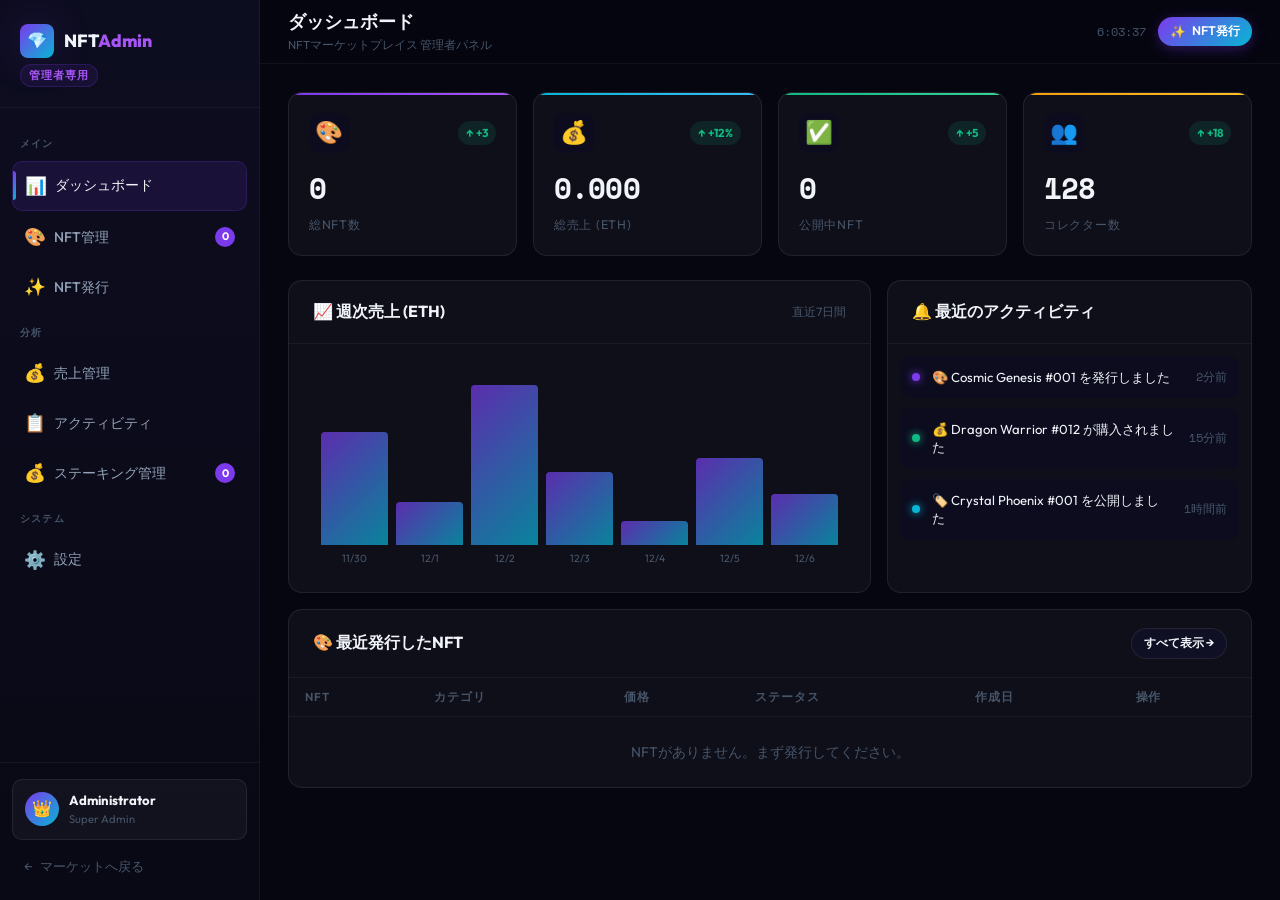
==== admin/index.html @ 7eb214dc "feat: NFT Marketplace with staking feature - User marketplace: wallet connect, NFT grid, purchase fl" ====
<!DOCTYPE html>
<html lang="ja">

<head>
    <meta charset="UTF-8" />
    <meta name="viewport" content="width=device-width, initial-scale=1.0" />
    <meta name="robots" content="noindex, nofollow" />
    <title>NFT Marketplace — 管理者パネル</title>
    <link rel="stylesheet" href="admin.css" />
    <style>
        .nft-bg-1 {
            background: linear-gradient(135deg, #1a1a2e, #16213e, #0f3460, #533483);
        }

        .nft-bg-2 {
            background: linear-gradient(135deg, #0f0c29, #302b63, #24243e);
        }

        .nft-bg-3 {
            background: linear-gradient(135deg, #1f1c2c, #928dab);
        }

        .nft-bg-4 {
            background: linear-gradient(135deg, #093028, #237a57);
        }

        .nft-bg-5 {
            background: linear-gradient(135deg, #3a1c71, #d76d77, #ffaf7b);
        }

        .nft-bg-6 {
            background: linear-gradient(135deg, #000428, #004e92);
        }

        .nft-bg-7 {
            background: linear-gradient(135deg, #2c3e50, #fd746c);
        }

        .nft-bg-8 {
            background: linear-gradient(135deg, #243b55, #141e30);
        }

        .nft-bg-9 {
            background: linear-gradient(135deg, #4a00e0, #8e2de2);
        }

        .nft-bg-10 {
            background: linear-gradient(135deg, #11998e, #38ef7d);
        }
    </style>
</head>

<body>
    <div class="admin-layout">

        <!-- ========================================
       SIDEBAR
  ======================================== -->
        <aside class="sidebar" id="sidebar">
            <div class="sidebar-header">
                <div class="sidebar-logo">
                    <div class="sidebar-logo-icon">💎</div>
                    <span>NFT<span style="color:var(--accent-purple-light)">Admin</span></span>
                </div>
                <div class="sidebar-badge">管理者専用</div>
            </div>

            <nav class="sidebar-nav" role="navigation" aria-label="管理者ナビゲーション">
                <div class="sidebar-section-label">メイン</div>
                <a class="sidebar-link active" id="nav-dashboard" onclick="showPage('dashboard')" role="button"
                    tabindex="0">
                    <span class="sidebar-link-icon">📊</span>
                    <span>ダッシュボード</span>
                </a>
                <a class="sidebar-link" id="nav-nfts" onclick="showPage('nfts')" role="button" tabindex="0">
                    <span class="sidebar-link-icon">🎨</span>
                    <span>NFT管理</span>
                    <span class="sidebar-badge-count" id="badgeNFTs">0</span>
                </a>
                <a class="sidebar-link" id="nav-mint" onclick="showPage('mint')" role="button" tabindex="0">
                    <span class="sidebar-link-icon">✨</span>
                    <span>NFT発行</span>
                </a>

                <div class="sidebar-section-label">分析</div>
                <a class="sidebar-link" id="nav-sales" onclick="showPage('sales')" role="button" tabindex="0">
                    <span class="sidebar-link-icon">💰</span>
                    <span>売上管理</span>
                </a>
                <a class="sidebar-link" id="nav-activity" onclick="showPage('activity')" role="button" tabindex="0">
                    <span class="sidebar-link-icon">📋</span>
                    <span>アクティビティ</span>
                </a>
                <a class="sidebar-link" id="nav-staking" onclick="showPage('staking')" role="button" tabindex="0">
                    <span class="sidebar-link-icon">💰</span>
                    <span>ステーキング管理</span>
                    <span class="sidebar-badge-count" id="badgeStakingCount">0</span>
                </a>

                <div class="sidebar-section-label">システム</div>
                <a class="sidebar-link" id="nav-settings" onclick="showPage('settings')" role="button" tabindex="0">
                    <span class="sidebar-link-icon">⚙️</span>
                    <span>設定</span>
                </a>
            </nav>

            <div class="sidebar-footer">
                <div class="sidebar-admin-info">
                    <div class="admin-avatar">👑</div>
                    <div>
                        <div class="admin-name">Administrator</div>
                        <div class="admin-role">Super Admin</div>
                    </div>
                </div>
                <a href="../index.html" class="back-to-market">
                    <span>←</span> マーケットへ戻る
                </a>
            </div>
        </aside>

        <!-- ========================================
       MAIN CONTENT
  ======================================== -->
        <main class="admin-main">

            <!-- TOPBAR -->
            <div class="topbar">
                <div class="topbar-left">
                    <div class="topbar-title" id="topbarTitle">ダッシュボード</div>
                    <div class="topbar-subtitle" id="topbarSub">NFTマーケットプレイス 管理者パネル</div>
                </div>
                <div class="topbar-right">
                    <span class="topbar-time" id="topbarTime">--:--:--</span>
                    <button class="btn btn-primary btn-sm" onclick="showPage('mint')">
                        <span>✨</span> NFT発行
                    </button>
                </div>
            </div>

            <div class="admin-content">

                <!-- ====================================
           PAGE: DASHBOARD
      ==================================== -->
                <div class="admin-page active" id="page-dashboard">

                    <!-- Stats -->
                    <div class="stats-row">
                        <div class="stat-card purple">
                            <div class="stat-card-header">
                                <div class="stat-icon">🎨</div>
                                <span class="stat-trend up" id="trendNFTs">↑ +3</span>
                            </div>
                            <div class="stat-value" id="statTotalNFTs">0</div>
                            <div class="stat-label">総NFT数</div>
                        </div>
                        <div class="stat-card cyan">
                            <div class="stat-card-header">
                                <div class="stat-icon">💰</div>
                                <span class="stat-trend up">↑ +12%</span>
                            </div>
                            <div class="stat-value" id="statTotalSales">0.00</div>
                            <div class="stat-label">総売上 (ETH)</div>
                        </div>
                        <div class="stat-card green">
                            <div class="stat-card-header">
                                <div class="stat-icon">✅</div>
                                <span class="stat-trend up">↑ +5</span>
                            </div>
                            <div class="stat-value" id="statPublished">0</div>
                            <div class="stat-label">公開中NFT</div>
                        </div>
                        <div class="stat-card gold">
                            <div class="stat-card-header">
                                <div class="stat-icon">👥</div>
                                <span class="stat-trend up">↑ +18</span>
                            </div>
                            <div class="stat-value" id="statBuyers">128</div>
                            <div class="stat-label">コレクター数</div>
                        </div>
                    </div>

                    <!-- Charts + Activity -->
                    <div style="display:grid; grid-template-columns:1.6fr 1fr; gap:16px; margin-bottom:16px;">

                        <!-- Sales Chart -->
                        <div class="admin-card">
                            <div class="admin-card-header">
                                <div class="admin-card-title">📈 週次売上 (ETH)</div>
                                <div style="font-size:0.75rem; color:var(--text-muted);">直近7日間</div>
                            </div>
                            <div class="admin-card-body">
                                <div class="chart-container" id="salesChart"></div>
                            </div>
                        </div>

                        <!-- Recent Activity -->
                        <div class="admin-card">
                            <div class="admin-card-header">
                                <div class="admin-card-title">🔔 最近のアクティビティ</div>
                            </div>
                            <div class="admin-card-body" style="padding:12px;">
                                <div class="activity-feed" id="dashActivity"></div>
                            </div>
                        </div>
                    </div>

                    <!-- Recent NFTs Table -->
                    <div class="admin-card">
                        <div class="admin-card-header">
                            <div class="admin-card-title">🎨 最近発行したNFT</div>
                            <button class="btn btn-secondary btn-sm" onclick="showPage('nfts')">すべて表示 →</button>
                        </div>
                        <div class="admin-card-body" style="padding:0;">
                            <div class="nft-table-wrap">
                                <table class="nft-table" id="dashNFTTable">
                                    <thead>
                                        <tr>
                                            <th>NFT</th>
                                            <th>カテゴリ</th>
                                            <th>価格</th>
                                            <th>ステータス</th>
                                            <th>作成日</th>
                                            <th>操作</th>
                                        </tr>
                                    </thead>
                                    <tbody id="dashNFTTableBody"></tbody>
                                </table>
                            </div>
                        </div>
                    </div>
                </div><!-- /dashboard -->

                <!-- ====================================
           PAGE: NFT MANAGEMENT
      ==================================== -->
                <div class="admin-page" id="page-nfts">

                    <div
                        style="display:flex; align-items:center; justify-content:space-between; margin-bottom:20px; gap:12px; flex-wrap:wrap;">
                        <div style="display:flex; align-items:center; gap:10px;">
                            <input type="text" id="nftSearchInput" class="form-input" style="width:220px;"
                                placeholder="🔍 NFTを検索..." oninput="filterNFTTable()" />
                            <select class="form-select" style="width:160px;" id="nftStatusFilter"
                                onchange="filterNFTTable()">
                                <option value="all">すべてのステータス</option>
                                <option value="published">公開中</option>
                                <option value="draft">下書き</option>
                                <option value="archived">アーカイブ</option>
                            </select>
                        </div>
                        <button class="btn btn-primary" onclick="showPage('mint')">
                            <span>✨</span> 新規NFT発行
                        </button>
                    </div>

                    <div class="admin-card">
                        <div class="admin-card-body" style="padding:0;">
                            <div class="nft-table-wrap">
                                <table class="nft-table" id="managementTable">
                                    <thead>
                                        <tr>
                                            <th>NFT</th>
                                            <th>カテゴリ</th>
                                            <th>レアリティ</th>
                                            <th>価格 (ETH)</th>
                                            <th>ステータス</th>
                                            <th>作成日</th>
                                            <th>操作</th>
                                        </tr>
                                    </thead>
                                    <tbody id="nftTableBody"></tbody>
                                </table>
                            </div>
                        </div>
                    </div>
                </div><!-- /nfts -->

                <!-- ====================================
           PAGE: MINT NFT
      ==================================== -->
                <div class="admin-page" id="page-mint">
                    <div style="max-width:700px; margin:0 auto;">

                        <div style="margin-bottom:24px;">
                            <h2 style="font-size:1.4rem; font-weight:800; margin-bottom:6px;">✨ 新規NFT発行</h2>
                            <p style="font-size:0.875rem; color:var(--text-muted);">
                                NFTの詳細を入力して発行してください。発行後はマーケットプレイスに表示されます。</p>
                        </div>

                        <div class="admin-card">
                            <div class="admin-card-body">
                                <form id="mintForm" onsubmit="submitMint(event)" novalidate>

                                    <!-- NFT Name -->
                                    <div class="form-group">
                                        <label class="form-label" for="mintName">NFT名 <span
                                                class="required">*</span></label>
                                        <input type="text" id="mintName" class="form-input"
                                            placeholder="例: Cosmic Genesis #001" maxlength="80" required />
                                        <div class="form-error" id="errName">NFT名を入力してください</div>
                                    </div>

                                    <!-- Emoji & Gradient -->
                                    <div class="form-row">
                                        <div class="form-group">
                                            <label class="form-label">絵文字アイコン <span class="required">*</span></label>
                                            <button type="button" class="emoji-picker-btn" id="emojiPickerBtn"
                                                onclick="toggleEmojiPicker()">
                                                <span class="emoji-preview" id="selectedEmojiPreview">🎨</span>
                                                <span style="color:var(--text-secondary);">絵文字を選択</span>
                                            </button>
                                            <div id="emojiPickerPanel" class="admin-card"
                                                style="margin-top:8px; display:none;">
                                                <div class="emoji-grid" id="emojiGrid"></div>
                                            </div>
                                            <input type="hidden" id="mintEmoji" value="🎨" />
                                        </div>

                                        <div class="form-group">
                                            <label class="form-label">背景グラデーション <span class="required">*</span></label>
                                            <div class="gradient-picker" id="gradientPicker"></div>
                                            <input type="hidden" id="mintBgClass" value="nft-bg-1" />
                                        </div>
                                    </div>

                                    <!-- Category & Rarity -->
                                    <div class="form-row">
                                        <div class="form-group">
                                            <label class="form-label" for="mintCategory">カテゴリ <span
                                                    class="required">*</span></label>
                                            <select id="mintCategory" class="form-select" required>
                                                <option value="">選択してください</option>
                                                <option value="art">🖼️ アート</option>
                                                <option value="collectible">🏆 コレクタブル</option>
                                                <option value="music">🎵 ミュージック</option>
                                                <option value="gaming">🎮 ゲーミング</option>
                                            </select>
                                            <div class="form-error" id="errCategory">カテゴリを選択してください</div>
                                        </div>
                                        <div class="form-group">
                                            <label class="form-label" for="mintRarity">レアリティ <span
                                                    class="required">*</span></label>
                                            <select id="mintRarity" class="form-select" required>
                                                <option value="">選択してください</option>
                                                <option value="Common">Common</option>
                                                <option value="Uncommon">Uncommon</option>
                                                <option value="Rare">Rare</option>
                                                <option value="Epic">Epic</option>
                                                <option value="Legendary">Legendary</option>
                                                <option value="Mythic">Mythic</option>
                                            </select>
                                            <div class="form-error" id="errRarity">レアリティを選択してください</div>
                                        </div>
                                    </div>

                                    <!-- Price & Edition -->
                                    <div class="form-row">
                                        <div class="form-group">
                                            <label class="form-label" for="mintPrice">価格 (ETH) <span
                                                    class="required">*</span></label>
                                            <input type="number" id="mintPrice" class="form-input" placeholder="例: 0.5"
                                                min="0.001" max="100" step="0.001" required />
                                            <div class="form-hint" id="mintPriceJPY" style="color:var(--accent-cyan);">≈
                                                ¥ 0</div>
                                            <div class="form-error" id="errPrice">有効な価格を入力してください</div>
                                        </div>
                                        <div class="form-group">
                                            <label class="form-label" for="mintEdition">エディション</label>
                                            <input type="text" id="mintEdition" class="form-input"
                                                placeholder="例: #001 / 100" />
                                            <div class="form-hint">省略可 (例: #001 / 001)</div>
                                        </div>
                                    </div>

                                    <!-- Description -->
                                    <div class="form-group">
                                        <label class="form-label" for="mintDescription">説明 <span
                                                class="required">*</span></label>
                                        <textarea id="mintDescription" class="form-textarea" rows="3"
                                            placeholder="NFTの説明を入力してください..." required></textarea>
                                        <div class="form-error" id="errDescription">説明を入力してください</div>
                                    </div>

                                    <!-- Extra Properties -->
                                    <div class="form-group">
                                        <label class="form-label">追加プロパティ</label>
                                        <div id="propertiesList" style="display:flex; flex-direction:column; gap:8px;">
                                        </div>
                                        <button type="button" class="btn btn-secondary btn-sm" style="margin-top:8px;"
                                            onclick="addProperty()">
                                            <span>＋</span> プロパティを追加
                                        </button>
                                    </div>

                                    <!-- Featured toggle -->
                                    <div class="form-group">
                                        <div class="setting-row"
                                            style="border:1px solid var(--border-card); border-radius:var(--radius-md); padding:12px 16px;">
                                            <div class="setting-info">
                                                <div class="setting-name">⭐ Featured（注目）に設定</div>
                                                <div class="setting-desc">ヒーローセクションに表示されます</div>
                                            </div>
                                            <label class="toggle">
                                                <input type="checkbox" id="mintFeatured" />
                                                <span class="toggle-track"></span>
                                            </label>
                                        </div>
                                    </div>

                                    <!-- Status -->
                                    <div class="form-group">
                                        <label class="form-label" for="mintStatus">公開ステータス</label>
                                        <select id="mintStatus" class="form-select">
                                            <option value="published">✅ 公開 (マーケットに表示)</option>
                                            <option value="draft">📝 下書き (非公開)</option>
                                        </select>
                                    </div>

                                    <!-- Preview -->
                                    <div class="admin-card" style="margin-bottom:20px; background:var(--bg-secondary);">
                                        <div class="admin-card-header" style="padding:12px 16px;">
                                            <div class="admin-card-title" style="font-size:0.875rem;">👁️ プレビュー</div>
                                        </div>
                                        <div style="padding:16px; display:flex; align-items:center; gap:16px;">
                                            <div id="previewThumb" class="nft-bg-1"
                                                style="width:64px;height:64px;border-radius:12px;display:flex;align-items:center;justify-content:center;font-size:2rem;flex-shrink:0;">
                                                🎨</div>
                                            <div>
                                                <div id="previewName" style="font-weight:700; margin-bottom:4px;">
                                                    NFT名が表示されます</div>
                                                <div style="font-size:0.78rem; color:var(--text-muted);"
                                                    id="previewCategory">カテゴリ —</div>
                                                <div style="font-size:0.9rem; font-weight:800; margin-top:4px;"
                                                    id="previewPrice">— ETH</div>
                                            </div>
                                        </div>
                                    </div>

                                    <!-- Submit -->
                                    <div style="display:flex; gap:12px; justify-content:flex-end;">
                                        <button type="button" class="btn btn-secondary"
                                            onclick="resetMintForm()">リセット</button>
                                        <button type="submit" class="btn btn-primary" id="mintSubmitBtn">
                                            <span id="mintSubmitIcon">✨</span>
                                            <span id="mintSubmitText">NFTを発行する</span>
                                        </button>
                                    </div>
                                </form>
                            </div>
                        </div>
                    </div>
                </div><!-- /mint -->

                <!-- ====================================
           PAGE: SALES
      ==================================== -->
                <div class="admin-page" id="page-sales">
                    <div class="stats-row" style="margin-bottom:20px;">
                        <div class="stat-card cyan">
                            <div class="stat-card-header">
                                <div class="stat-icon">💰</div>
                            </div>
                            <div class="stat-value" id="salesTotalEth">0.00</div>
                            <div class="stat-label">総売上 ETH</div>
                        </div>
                        <div class="stat-card gold">
                            <div class="stat-card-header">
                                <div class="stat-icon">¥</div>
                            </div>
                            <div class="stat-value" id="salesTotalJpy">0</div>
                            <div class="stat-label">総売上 (万円)</div>
                        </div>
                        <div class="stat-card green">
                            <div class="stat-card-header">
                                <div class="stat-icon">📦</div>
                            </div>
                            <div class="stat-value" id="salesCount">0</div>
                            <div class="stat-label">販売件数</div>
                        </div>
                        <div class="stat-card purple">
                            <div class="stat-card-header">
                                <div class="stat-icon">📈</div>
                            </div>
                            <div class="stat-value" id="salesAvg">0.00</div>
                            <div class="stat-label">平均単価 ETH</div>
                        </div>
                    </div>

                    <div class="admin-card">
                        <div class="admin-card-header">
                            <div class="admin-card-title">💳 取引履歴</div>
                        </div>
                        <div class="admin-card-body" style="padding:0;">
                            <table class="nft-table">
                                <thead>
                                    <tr>
                                        <th>NFT</th>
                                        <th>購入者</th>
                                        <th>価格 (ETH)</th>
                                        <th>円換算</th>
                                        <th>取引日時</th>
                                        <th>TX Hash</th>
                                    </tr>
                                </thead>
                                <tbody id="salesTableBody"></tbody>
                            </table>
                        </div>
                    </div>
                </div><!-- /sales -->

                <!-- ====================================
           PAGE: ACTIVITY
      ==================================== -->
                <div class="admin-page" id="page-activity">
                    <div class="admin-card">
                        <div class="admin-card-header">
                            <div class="admin-card-title">📋 全アクティビティログ</div>
                            <button class="btn btn-danger btn-sm" onclick="clearActivity()">ログをクリア</button>
                        </div>
                        <div class="admin-card-body" id="adminActivityFeed" style="padding:12px;"></div>
                    </div>
                </div><!-- /activity -->

                <!-- ====================================
           PAGE: SETTINGS
      ==================================== -->
                <div class="admin-page" id="page-settings">
                    <div style="max-width:680px;">
                        <div class="admin-card mb-md">
                            <div class="admin-card-header">
                                <div class="admin-card-title">🌐 マーケット設定</div>
                            </div>
                            <div class="admin-card-body">
                                <div class="setting-row">
                                    <div class="setting-info">
                                        <div class="setting-name">マーケットプレイスを公開</div>
                                        <div class="setting-desc">OFFにするとユーザーはトップページにアクセスできません</div>
                                    </div>
                                    <label class="toggle">
                                        <input type="checkbox" id="toggleMarket" checked
                                            onchange="saveSetting('market', this.checked)" />
                                        <span class="toggle-track"></span>
                                    </label>
                                </div>
                                <div class="setting-row">
                                    <div class="setting-info">
                                        <div class="setting-name">新規購入を許可</div>
                                        <div class="setting-desc">OFFにすると購入ボタンが無効になります</div>
                                    </div>
                                    <label class="toggle">
                                        <input type="checkbox" id="togglePurchase" checked
                                            onchange="saveSetting('purchase', this.checked)" />
                                        <span class="toggle-track"></span>
                                    </label>
                                </div>
                                <div class="setting-row">
                                    <div class="setting-info">
                                        <div class="setting-name">おすすめ表示（Featured）</div>
                                        <div class="setting-desc">ヒーローセクションに Featured NFT を表示</div>
                                    </div>
                                    <label class="toggle">
                                        <input type="checkbox" id="toggleFeatured" checked
                                            onchange="saveSetting('featured', this.checked)" />
                                        <span class="toggle-track"></span>
                                    </label>
                                </div>
                            </div>
                        </div>

                        <div class="admin-card mb-md">
                            <div class="admin-card-header">
                                <div class="admin-card-title">💱 レート設定</div>
                            </div>
                            <div class="admin-card-body">
                                <div class="form-group">
                                    <label class="form-label" for="ethRate">1 ETH = 円 (表示用レート)</label>
                                    <input type="number" id="ethRate" class="form-input" style="max-width:200px;"
                                        value="400000" min="1" onchange="saveSetting('ethRate', this.value)" />
                                    <div class="form-hint">デモ用の表示レートです。実際の価格とは異なります。</div>
                                </div>
                            </div>
                        </div>

                        <div class="admin-card">
                            <div class="admin-card-header">
                                <div class="admin-card-title">🗑️ データ管理</div>
                            </div>
                            <div class="admin-card-body">
                                <div class="setting-row">
                                    <div class="setting-info">
                                        <div class="setting-name">全NFTデータをリセット</div>
                                        <div class="setting-desc">管理者が発行したNFTをすべて削除します（デフォルトNFTは残ります）</div>
                                    </div>
                                    <button class="btn btn-danger btn-sm" onclick="resetAllNFTs()">リセット</button>
                                </div>
                                <div class="setting-row">
                                    <div class="setting-info">
                                        <div class="setting-name">購入履歴をクリア</div>
                                        <div class="setting-desc">ユーザーの購入・所有データをすべてクリアします</div>
                                    </div>
                                    <button class="btn btn-warning btn-sm" onclick="clearPurchaseData()">クリア</button>
                                </div>
                            </div>
                        </div>
                    </div>
                </div><!-- /settings -->

                <!-- ====================================
           PAGE: STAKING MANAGEMENT
      ==================================== -->
                <div class="admin-page" id="page-staking">

                    <!-- Stats -->
                    <div class="stats-row" style="margin-bottom:20px;">
                        <div class="stat-card cyan">
                            <div class="stat-card-header">
                                <div class="stat-icon">🔒</div>
                            </div>
                            <div class="stat-value" id="aStkTVL">0.000</div>
                            <div class="stat-label">TVL (ETH)</div>
                        </div>
                        <div class="stat-card green">
                            <div class="stat-card-header">
                                <div class="stat-icon">💵</div>
                            </div>
                            <div class="stat-value" id="aStkRewards">0</div>
                            <div class="stat-label">配布予定 USDT</div>
                        </div>
                        <div class="stat-card purple">
                            <div class="stat-card-header">
                                <div class="stat-icon">📊</div>
                            </div>
                            <div class="stat-value" id="aStkCount">0</div>
                            <div class="stat-label">総ステーク数</div>
                        </div>
                        <div class="stat-card gold">
                            <div class="stat-card-header">
                                <div class="stat-icon">👤</div>
                            </div>
                            <div class="stat-value" id="aStkStakers">0</div>
                            <div class="stat-label">ステーカー数</div>
                        </div>
                    </div>

                    <div style="display:grid; grid-template-columns:1fr 1fr; gap:16px; margin-bottom:20px;">

                        <!-- APR Tier Config -->
                        <div class="admin-card">
                            <div class="admin-card-header">
                                <div class="admin-card-title">📈 APRプラン設定</div>
                                <button class="btn btn-primary btn-sm" onclick="saveStakingConfig()">💾 保存</button>
                            </div>
                            <div class="admin-card-body">
                                <table class="nft-table">
                                    <thead>
                                        <tr>
                                            <th>APR</th>
                                            <th>名称</th>
                                            <th>最小額 (ETH)</th>
                                            <th>有効</th>
                                        </tr>
                                    </thead>
                                    <tbody id="aprConfigTable"></tbody>
                                </table>
                            </div>
                        </div>

                        <!-- Period Config -->
                        <div class="admin-card">
                            <div class="admin-card-header">
                                <div class="admin-card-title">⏳ 期間設定</div>
                                <button class="btn btn-primary btn-sm" onclick="saveStakingConfig()">💾 保存</button>
                            </div>
                            <div class="admin-card-body">
                                <table class="nft-table">
                                    <thead>
                                        <tr>
                                            <th>期間</th>
                                            <th>月数</th>
                                            <th>有効</th>
                                        </tr>
                                    </thead>
                                    <tbody id="periodConfigTable"></tbody>
                                </table>
                                <div
                                    style="margin-top:16px; padding-top:16px; border-top:1px solid var(--border-card);">
                                    <div class="form-group">
                                        <label class="form-label" for="adminEthUsdt">ETH/USDT レート (デモ)</label>
                                        <input type="number" id="adminEthUsdt" class="form-input"
                                            style="max-width:150px;" value="3000" min="1" />
                                    </div>
                                </div>
                            </div>
                        </div>
                    </div>

                    <!-- All Stakes Table -->
                    <div class="admin-card">
                        <div class="admin-card-header">
                            <div class="admin-card-title">📋 全ステーキング一覧</div>
                            <button class="btn btn-secondary btn-sm" onclick="renderAdminStakes()">🔄 更新</button>
                        </div>
                        <div class="admin-card-body" style="padding:0;">
                            <div class="nft-table-wrap">
                                <table class="nft-table">
                                    <thead>
                                        <tr>
                                            <th>ウォレット</th>
                                            <th>APR</th>
                                            <th>期間</th>
                                            <th>元本 ETH</th>
                                            <th>報酬 USDT</th>
                                            <th>総受取 USDT</th>
                                            <th>ステータス</th>
                                            <th>満期日</th>
                                        </tr>
                                    </thead>
                                    <tbody id="adminStakesTable"></tbody>
                                </table>
                            </div>
                        </div>
                    </div>

                </div><!-- /staking -->

            </div><!-- /admin-content -->
        </main><!-- /admin-main -->
    </div><!-- /admin-layout -->

    <!-- ========================================
     EDIT NFT MODAL
======================================== -->
    <div class="modal-overlay" id="editModal" onclick="closeEditModal(event)">
        <div class="admin-modal">
            <div class="admin-modal-header">
                <div class="admin-modal-title">✏️ NFT編集</div>
                <button class="modal-close-btn" onclick="closeEditModal()" aria-label="閉じる">✕</button>
            </div>
            <div class="admin-modal-body">
                <form id="editForm" onsubmit="submitEdit(event)" novalidate>
                    <input type="hidden" id="editId" />
                    <div class="form-row">
                        <div class="form-group">
                            <label class="form-label" for="editName">NFT名</label>
                            <input type="text" id="editName" class="form-input" required />
                        </div>
                        <div class="form-group">
                            <label class="form-label" for="editPrice">価格 (ETH)</label>
                            <input type="number" id="editPrice" class="form-input" step="0.001" required />
                        </div>
                    </div>
                    <div class="form-row">
                        <div class="form-group">
                            <label class="form-label" for="editCategory">カテゴリ</label>
                            <select id="editCategory" class="form-select">
                                <option value="art">🖼️ アート</option>
                                <option value="collectible">🏆 コレクタブル</option>
                                <option value="music">🎵 ミュージック</option>
                                <option value="gaming">🎮 ゲーミング</option>
                            </select>
                        </div>
                        <div class="form-group">
                            <label class="form-label" for="editStatus">ステータス</label>
                            <select id="editStatus" class="form-select">
                                <option value="published">✅ 公開中</option>
                                <option value="draft">📝 下書き</option>
                                <option value="archived">📦 アーカイブ</option>
                            </select>
                        </div>
                    </div>
                    <div class="form-group">
                        <label class="form-label" for="editDescription">説明</label>
                        <textarea id="editDescription" class="form-textarea"></textarea>
                    </div>
                </form>
            </div>
            <div class="admin-modal-footer">
                <button class="btn btn-secondary" onclick="closeEditModal()">キャンセル</button>
                <button class="btn btn-primary" onclick="submitEdit(event)">
                    <span>💾</span> 保存する
                </button>
            </div>
        </div>
    </div>

    <!-- ========================================
     DELETE CONFIRM MODAL
======================================== -->
    <div class="modal-overlay" id="deleteModal" onclick="closeDeleteModal(event)">
        <div class="admin-modal" style="max-width:440px;">
            <div class="admin-modal-header">
                <div class="admin-modal-title" style="color:var(--accent-red);">🗑️ NFTを削除</div>
                <button class="modal-close-btn" onclick="closeDeleteModal()" aria-label="閉じる">✕</button>
            </div>
            <div class="admin-modal-body" style="text-align:center; padding:28px;">
                <div style="font-size:3rem; margin-bottom:12px;" id="deleteNFTEmoji">🎨</div>
                <div style="font-size:1.1rem; font-weight:700; margin-bottom:6px;" id="deleteNFTName">NFT名</div>
                <p style="font-size:0.875rem; color:var(--text-secondary); margin-bottom:24px;">
                    このNFTを削除しますか？この操作は元に戻せません。
                </p>
                <div style="display:flex; gap:10px; justify-content:center;">
                    <button class="btn btn-secondary" onclick="closeDeleteModal()">キャンセル</button>
                    <button class="btn btn-danger" onclick="confirmDelete()" id="confirmDeleteBtn">
                        🗑️ 削除する
                    </button>
                </div>
            </div>
        </div>
    </div>

    <!-- TOAST -->
    <div class="toast-container" id="toastContainer" role="alert" aria-live="polite"></div>

    <script src="admin.js"></script>
</body>

</html>
---- admin/admin.css ----
@import url('https://fonts.googleapis.com/css2?family=Outfit:wght@300;400;500;600;700;800;900&family=Space+Mono:wght@400;700&display=swap');

/* ============================================
   ADMIN DESIGN TOKENS
   ============================================ */
:root {
    --bg-primary: #060610;
    --bg-secondary: #0c0c1e;
    --bg-tertiary: #101024;
    --bg-card: rgba(255, 255, 255, 0.04);
    --bg-card-hover: rgba(255, 255, 255, 0.07);
    --bg-sidebar: #09091a;

    --accent-purple: #7c3aed;
    --accent-purple-light: #a855f7;
    --accent-cyan: #06b6d4;
    --accent-green: #10b981;
    --accent-gold: #f59e0b;
    --accent-red: #ef4444;
    --accent-pink: #ec4899;

    --gradient-primary: linear-gradient(135deg, #7c3aed 0%, #06b6d4 100%);
    --gradient-sidebar: linear-gradient(180deg, #0d0d20 0%, #090915 100%);

    --text-primary: #f1f5f9;
    --text-secondary: #94a3b8;
    --text-muted: #475569;

    --border-subtle: rgba(255, 255, 255, 0.05);
    --border-card: rgba(255, 255, 255, 0.08);
    --border-active: rgba(124, 58, 237, 0.5);

    --glow-purple: 0 0 40px rgba(124, 58, 237, 0.2);
    --shadow-card: 0 4px 24px rgba(0, 0, 0, 0.4);

    --radius-sm: 6px;
    --radius-md: 10px;
    --radius-lg: 14px;
    --radius-xl: 20px;
    --radius-full: 9999px;

    --sidebar-width: 260px;
    --transition: all 0.25s cubic-bezier(0.4, 0, 0.2, 1);

    --font-primary: 'Outfit', sans-serif;
    --font-mono: 'Space Mono', monospace;
}

/* ============================================
   RESET & BASE
   ============================================ */
*,
*::before,
*::after {
    margin: 0;
    padding: 0;
    box-sizing: border-box;
}

html {
    font-size: 16px;
}

body {
    font-family: var(--font-primary);
    background: var(--bg-primary);
    color: var(--text-primary);
    line-height: 1.6;
    overflow-x: hidden;
    min-height: 100vh;
}

a {
    text-decoration: none;
    color: inherit;
}

ul {
    list-style: none;
}

button {
    cursor: pointer;
    border: none;
    background: none;
    font-family: inherit;
}

input,
select,
textarea {
    font-family: inherit;
}

::-webkit-scrollbar {
    width: 4px;
}

::-webkit-scrollbar-track {
    background: var(--bg-secondary);
}

::-webkit-scrollbar-thumb {
    background: linear-gradient(to bottom, var(--accent-purple), var(--accent-cyan));
    border-radius: 99px;
}

/* ============================================
   LAYOUT: SIDEBAR + MAIN
   ============================================ */
.admin-layout {
    display: flex;
    min-height: 100vh;
}

/* ============================================
   SIDEBAR
   ============================================ */
.sidebar {
    width: var(--sidebar-width);
    background: var(--gradient-sidebar);
    border-right: 1px solid var(--border-subtle);
    display: flex;
    flex-direction: column;
    position: fixed;
    top: 0;
    left: 0;
    bottom: 0;
    z-index: 100;
    overflow-y: auto;
}

.sidebar-header {
    padding: 24px 20px 20px;
    border-bottom: 1px solid var(--border-subtle);
}

.sidebar-logo {
    display: flex;
    align-items: center;
    gap: 10px;
    font-size: 1.1rem;
    font-weight: 800;
}

.sidebar-logo-icon {
    width: 34px;
    height: 34px;
    background: var(--gradient-primary);
    border-radius: 8px;
    display: flex;
    align-items: center;
    justify-content: center;
    font-size: 1rem;
    box-shadow: var(--glow-purple);
}

.sidebar-badge {
    margin-top: 6px;
    font-size: 0.68rem;
    color: var(--accent-purple-light);
    font-weight: 600;
    text-transform: uppercase;
    letter-spacing: 0.1em;
    padding: 2px 8px;
    background: rgba(124, 58, 237, 0.1);
    border: 1px solid rgba(124, 58, 237, 0.2);
    border-radius: 99px;
    display: inline-block;
}

.sidebar-nav {
    flex: 1;
    padding: 16px 12px;
    display: flex;
    flex-direction: column;
    gap: 2px;
}

.sidebar-section-label {
    font-size: 0.63rem;
    text-transform: uppercase;
    letter-spacing: 0.12em;
    color: var(--text-muted);
    padding: 12px 8px 6px;
    font-weight: 600;
}

.sidebar-link {
    display: flex;
    align-items: center;
    gap: 10px;
    padding: 10px 12px;
    border-radius: var(--radius-md);
    font-size: 0.875rem;
    font-weight: 500;
    color: var(--text-secondary);
    transition: var(--transition);
    cursor: pointer;
    position: relative;
}

.sidebar-link:hover {
    color: var(--text-primary);
    background: var(--bg-card);
}

.sidebar-link.active {
    color: var(--text-primary);
    background: rgba(124, 58, 237, 0.12);
    border: 1px solid rgba(124, 58, 237, 0.2);
}

.sidebar-link.active::before {
    content: '';
    position: absolute;
    left: 0;
    top: 20%;
    bottom: 20%;
    width: 3px;
    background: var(--gradient-primary);
    border-radius: 0 3px 3px 0;
}

.sidebar-link-icon {
    font-size: 1.1rem;
    width: 20px;
    text-align: center;
    flex-shrink: 0;
}

.sidebar-badge-count {
    margin-left: auto;
    min-width: 20px;
    height: 20px;
    padding: 0 6px;
    background: var(--accent-purple);
    border-radius: 99px;
    font-size: 0.68rem;
    font-weight: 700;
    display: flex;
    align-items: center;
    justify-content: center;
    color: white;
}

.sidebar-footer {
    padding: 16px 12px;
    border-top: 1px solid var(--border-subtle);
}

.sidebar-admin-info {
    display: flex;
    align-items: center;
    gap: 10px;
    padding: 10px 12px;
    background: var(--bg-card);
    border-radius: var(--radius-md);
    border: 1px solid var(--border-card);
}

.admin-avatar {
    width: 34px;
    height: 34px;
    background: var(--gradient-primary);
    border-radius: 50%;
    display: flex;
    align-items: center;
    justify-content: center;
    font-size: 1rem;
    flex-shrink: 0;
}

.admin-name {
    font-size: 0.82rem;
    font-weight: 700;
}

.admin-role {
    font-size: 0.7rem;
    color: var(--text-muted);
}

.back-to-market {
    display: flex;
    align-items: center;
    gap: 8px;
    padding: 8px 12px;
    margin-top: 8px;
    border-radius: var(--radius-md);
    font-size: 0.8rem;
    color: var(--text-muted);
    transition: var(--transition);
    cursor: pointer;
}

.back-to-market:hover {
    color: var(--text-primary);
    background: var(--bg-card);
}

/* ============================================
   MAIN CONTENT
   ============================================ */
.admin-main {
    flex: 1;
    margin-left: var(--sidebar-width);
    min-height: 100vh;
    display: flex;
    flex-direction: column;
}

/* ============================================
   TOPBAR
   ============================================ */
.topbar {
    height: 64px;
    background: rgba(6, 6, 16, 0.8);
    backdrop-filter: blur(20px);
    border-bottom: 1px solid var(--border-subtle);
    display: flex;
    align-items: center;
    justify-content: space-between;
    padding: 0 28px;
    position: sticky;
    top: 0;
    z-index: 50;
}

.topbar-left {
    display: flex;
    flex-direction: column;
}

.topbar-title {
    font-size: 1.1rem;
    font-weight: 700;
}

.topbar-subtitle {
    font-size: 0.72rem;
    color: var(--text-muted);
}

.topbar-right {
    display: flex;
    align-items: center;
    gap: 12px;
}

.topbar-time {
    font-size: 0.78rem;
    color: var(--text-muted);
    font-family: var(--font-mono);
}

/* ============================================
   CONTENT AREA
   ============================================ */
.admin-content {
    padding: 28px;
    flex: 1;
}

/* ============================================
   ADMIN PAGES
   ============================================ */
.admin-page {
    display: none;
}

.admin-page.active {
    display: block;
}

/* ============================================
   STAT CARDS
   ============================================ */
.stats-row {
    display: grid;
    grid-template-columns: repeat(4, 1fr);
    gap: 16px;
    margin-bottom: 24px;
}

.stat-card {
    background: var(--bg-card);
    border: 1px solid var(--border-card);
    border-radius: var(--radius-lg);
    padding: 20px;
    transition: var(--transition);
    position: relative;
    overflow: hidden;
}

.stat-card::before {
    content: '';
    position: absolute;
    top: 0;
    left: 0;
    right: 0;
    height: 2px;
    border-radius: var(--radius-lg) var(--radius-lg) 0 0;
}

.stat-card.purple::before {
    background: linear-gradient(90deg, var(--accent-purple), var(--accent-purple-light));
}

.stat-card.cyan::before {
    background: linear-gradient(90deg, var(--accent-cyan), #38bdf8);
}

.stat-card.green::before {
    background: linear-gradient(90deg, var(--accent-green), #34d399);
}

.stat-card.gold::before {
    background: linear-gradient(90deg, var(--accent-gold), #fbbf24);
}

.stat-card:hover {
    background: var(--bg-card-hover);
    border-color: var(--border-active);
    transform: translateY(-2px);
    box-shadow: var(--shadow-card);
}

.stat-card-header {
    display: flex;
    align-items: center;
    justify-content: space-between;
    margin-bottom: 12px;
}

.stat-icon {
    font-size: 1.4rem;
    width: 40px;
    height: 40px;
    display: flex;
    align-items: center;
    justify-content: center;
    border-radius: var(--radius-md);
    background: var(--bg-secondary);
}

.stat-trend {
    font-size: 0.72rem;
    font-weight: 700;
    padding: 3px 8px;
    border-radius: 99px;
}

.stat-trend.up {
    background: rgba(16, 185, 129, 0.12);
    color: var(--accent-green);
}

.stat-trend.down {
    background: rgba(239, 68, 68, 0.12);
    color: var(--accent-red);
}

.stat-value {
    font-size: 1.8rem;
    font-weight: 800;
    letter-spacing: -0.03em;
    font-family: var(--font-mono);
    margin-bottom: 4px;
}

.stat-label {
    font-size: 0.78rem;
    color: var(--text-muted);
    text-transform: uppercase;
    letter-spacing: 0.06em;
}

/* ============================================
   CARDS
   ============================================ */
.admin-card {
    background: var(--bg-card);
    border: 1px solid var(--border-card);
    border-radius: var(--radius-lg);
    overflow: hidden;
}

.admin-card-header {
    display: flex;
    align-items: center;
    justify-content: space-between;
    padding: 18px 24px;
    border-bottom: 1px solid var(--border-subtle);
}

.admin-card-title {
    font-size: 1rem;
    font-weight: 700;
}

.admin-card-body {
    padding: 24px;
}

/* ============================================
   BUTTONS
   ============================================ */
.btn {
    display: inline-flex;
    align-items: center;
    gap: 6px;
    padding: 9px 16px;
    border-radius: var(--radius-full);
    font-size: 0.85rem;
    font-weight: 600;
    transition: var(--transition);
    cursor: pointer;
    white-space: nowrap;
    border: none;
}

.btn-primary {
    background: var(--gradient-primary);
    color: white;
    box-shadow: 0 3px 14px rgba(124, 58, 237, 0.35);
}

.btn-primary:hover {
    transform: translateY(-1px);
    box-shadow: 0 6px 20px rgba(124, 58, 237, 0.45);
}

.btn-secondary {
    background: var(--bg-tertiary);
    color: var(--text-primary);
    border: 1px solid var(--border-card);
}

.btn-secondary:hover {
    border-color: var(--border-active);
    background: var(--bg-card-hover);
}

.btn-danger {
    background: rgba(239, 68, 68, 0.12);
    color: var(--accent-red);
    border: 1px solid rgba(239, 68, 68, 0.2);
}

.btn-danger:hover {
    background: rgba(239, 68, 68, 0.2);
}

.btn-success {
    background: rgba(16, 185, 129, 0.12);
    color: var(--accent-green);
    border: 1px solid rgba(16, 185, 129, 0.2);
}

.btn-success:hover {
    background: rgba(16, 185, 129, 0.2);
}

.btn-warning {
    background: rgba(245, 158, 11, 0.12);
    color: var(--accent-gold);
    border: 1px solid rgba(245, 158, 11, 0.2);
}

.btn-warning:hover {
    background: rgba(245, 158, 11, 0.2);
}

.btn-sm {
    padding: 6px 12px;
    font-size: 0.78rem;
}

.btn-icon {
    padding: 8px;
    border-radius: var(--radius-md);
}

/* ============================================
   FORM
   ============================================ */
.form-group {
    margin-bottom: 20px;
}

.form-label {
    display: block;
    font-size: 0.82rem;
    font-weight: 600;
    color: var(--text-secondary);
    margin-bottom: 6px;
    text-transform: uppercase;
    letter-spacing: 0.06em;
}

.form-label .required {
    color: var(--accent-red);
    margin-left: 3px;
}

.form-input,
.form-select,
.form-textarea {
    width: 100%;
    padding: 10px 14px;
    background: var(--bg-secondary);
    border: 1px solid var(--border-card);
    border-radius: var(--radius-md);
    color: var(--text-primary);
    font-size: 0.875rem;
    transition: var(--transition);
    outline: none;
}

.form-input:focus,
.form-select:focus,
.form-textarea:focus {
    border-color: var(--border-active);
    background: var(--bg-tertiary);
    box-shadow: 0 0 0 3px rgba(124, 58, 237, 0.1);
}

.form-input::placeholder,
.form-textarea::placeholder {
    color: var(--text-muted);
}

.form-textarea {
    resize: vertical;
    min-height: 90px;
}

.form-select {
    cursor: pointer;
}

.form-row {
    display: grid;
    grid-template-columns: 1fr 1fr;
    gap: 16px;
}

.form-hint {
    font-size: 0.72rem;
    color: var(--text-muted);
    margin-top: 4px;
}

.form-error {
    font-size: 0.72rem;
    color: var(--accent-red);
    margin-top: 4px;
    display: none;
}

/* Emoji Picker */
.emoji-picker-btn {
    display: flex;
    align-items: center;
    gap: 10px;
    width: 100%;
    padding: 10px 14px;
    background: var(--bg-secondary);
    border: 1px solid var(--border-card);
    border-radius: var(--radius-md);
    color: var(--text-primary);
    font-size: 0.875rem;
    transition: var(--transition);
    cursor: pointer;
    text-align: left;
}

.emoji-picker-btn:hover {
    border-color: var(--border-active);
}

.emoji-preview {
    font-size: 1.8rem;
}

.emoji-grid {
    display: grid;
    grid-template-columns: repeat(8, 1fr);
    gap: 6px;
    padding: 12px;
    max-height: 200px;
    overflow-y: auto;
}

.emoji-opt {
    padding: 6px;
    border-radius: var(--radius-sm);
    font-size: 1.4rem;
    text-align: center;
    cursor: pointer;
    transition: var(--transition);
    border: 2px solid transparent;
}

.emoji-opt:hover {
    background: var(--bg-card-hover);
}

.emoji-opt.selected {
    border-color: var(--accent-purple);
    background: rgba(124, 58, 237, 0.1);
}

/* Gradient Preview */
.gradient-picker {
    display: grid;
    grid-template-columns: repeat(5, 1fr);
    gap: 8px;
}

.gradient-opt {
    height: 40px;
    border-radius: var(--radius-md);
    cursor: pointer;
    border: 2px solid transparent;
    transition: var(--transition);
}

.gradient-opt:hover {
    transform: scale(1.05);
}

.gradient-opt.selected {
    border-color: white;
    box-shadow: 0 0 0 3px var(--accent-purple);
}

/* ============================================
   NFT TABLE
   ============================================ */
.nft-table-wrap {
    overflow-x: auto;
}

.nft-table {
    width: 100%;
    border-collapse: collapse;
    font-size: 0.875rem;
}

.nft-table th {
    padding: 10px 16px;
    text-align: left;
    font-size: 0.72rem;
    text-transform: uppercase;
    letter-spacing: 0.08em;
    color: var(--text-muted);
    border-bottom: 1px solid var(--border-subtle);
    font-weight: 600;
    white-space: nowrap;
}

.nft-table td {
    padding: 12px 16px;
    border-bottom: 1px solid var(--border-subtle);
    vertical-align: middle;
}

.nft-table tr:last-child td {
    border-bottom: none;
}

.nft-table tr:hover td {
    background: var(--bg-card-hover);
}

.table-nft-info {
    display: flex;
    align-items: center;
    gap: 12px;
}

.table-nft-thumb {
    width: 42px;
    height: 42px;
    border-radius: var(--radius-md);
    display: flex;
    align-items: center;
    justify-content: center;
    font-size: 1.4rem;
    flex-shrink: 0;
}

.table-nft-name {
    font-weight: 700;
    font-size: 0.875rem;
}

.table-nft-id {
    font-size: 0.7rem;
    color: var(--text-muted);
    font-family: var(--font-mono);
}

.status-badge {
    display: inline-flex;
    align-items: center;
    gap: 5px;
    padding: 3px 10px;
    border-radius: 99px;
    font-size: 0.72rem;
    font-weight: 700;
}

.status-badge.published {
    background: rgba(16, 185, 129, 0.12);
    color: var(--accent-green);
    border: 1px solid rgba(16, 185, 129, 0.2);
}

.status-badge.draft {
    background: rgba(245, 158, 11, 0.12);
    color: var(--accent-gold);
    border: 1px solid rgba(245, 158, 11, 0.2);
}

.status-badge.archived {
    background: rgba(100, 116, 139, 0.12);
    color: var(--text-muted);
    border: 1px solid rgba(100, 116, 139, 0.2);
}

.table-actions {
    display: flex;
    gap: 6px;
}

/* ============================================
   MODAL (Admin)
   ============================================ */
.modal-overlay {
    position: fixed;
    inset: 0;
    background: rgba(0, 0, 0, 0.85);
    backdrop-filter: blur(12px);
    z-index: 2000;
    display: flex;
    align-items: center;
    justify-content: center;
    padding: 20px;
    opacity: 0;
    pointer-events: none;
    transition: var(--transition);
}

.modal-overlay.open {
    opacity: 1;
    pointer-events: all;
}

.admin-modal {
    background: var(--bg-secondary);
    border: 1px solid var(--border-card);
    border-radius: var(--radius-xl);
    width: 100%;
    max-width: 640px;
    max-height: 92vh;
    overflow-y: auto;
    box-shadow: 0 20px 60px rgba(0, 0, 0, 0.6);
    transform: scale(0.95) translateY(20px);
    transition: var(--transition);
}

.modal-overlay.open .admin-modal {
    transform: scale(1) translateY(0);
}

.admin-modal-header {
    display: flex;
    align-items: center;
    justify-content: space-between;
    padding: 20px 24px;
    border-bottom: 1px solid var(--border-subtle);
}

.admin-modal-title {
    font-size: 1.1rem;
    font-weight: 700;
}

.modal-close-btn {
    width: 32px;
    height: 32px;
    background: var(--bg-card);
    border: 1px solid var(--border-card);
    border-radius: 50%;
    display: flex;
    align-items: center;
    justify-content: center;
    cursor: pointer;
    transition: var(--transition);
    color: var(--text-secondary);
    font-size: 1rem;
}

.modal-close-btn:hover {
    background: rgba(239, 68, 68, 0.15);
    border-color: rgba(239, 68, 68, 0.3);
    color: var(--accent-red);
}

.admin-modal-body {
    padding: 24px;
}

.admin-modal-footer {
    padding: 16px 24px;
    border-top: 1px solid var(--border-subtle);
    display: flex;
    justify-content: flex-end;
    gap: 10px;
}

/* ============================================
   CHART PLACEHOLDER
   ============================================ */
.chart-container {
    height: 200px;
    display: flex;
    align-items: flex-end;
    gap: 8px;
    padding: 0 8px;
}

.chart-bar-group {
    flex: 1;
    display: flex;
    flex-direction: column;
    align-items: center;
    gap: 6px;
}

.chart-bar {
    width: 100%;
    border-radius: 4px 4px 0 0;
    background: var(--gradient-primary);
    opacity: 0.7;
    transition: opacity 0.2s;
    cursor: default;
}

.chart-bar:hover {
    opacity: 1;
}

.chart-label {
    font-size: 0.65rem;
    color: var(--text-muted);
    text-align: center;
}

/* ============================================
   ACTIVITY FEED
   ============================================ */
.activity-feed {
    display: flex;
    flex-direction: column;
    gap: 10px;
}

.activity-item {
    display: flex;
    align-items: center;
    gap: 12px;
    padding: 12px;
    background: var(--bg-secondary);
    border-radius: var(--radius-md);
    font-size: 0.82rem;
    transition: var(--transition);
}

.activity-item:hover {
    background: var(--bg-card-hover);
}

.activity-dot {
    width: 8px;
    height: 8px;
    border-radius: 50%;
    flex-shrink: 0;
}

.activity-dot.sale {
    background: var(--accent-green);
    box-shadow: 0 0 8px var(--accent-green);
}

.activity-dot.mint {
    background: var(--accent-purple);
    box-shadow: 0 0 8px var(--accent-purple);
}

.activity-dot.list {
    background: var(--accent-cyan);
    box-shadow: 0 0 8px var(--accent-cyan);
}

.activity-dot.archive {
    background: var(--text-muted);
}

.activity-body {
    flex: 1;
    line-height: 1.4;
}

.activity-time {
    font-size: 0.72rem;
    color: var(--text-muted);
    flex-shrink: 0;
    font-family: var(--font-mono);
}

/* ============================================
   SETTINGS
   ============================================ */
.setting-row {
    display: flex;
    align-items: center;
    justify-content: space-between;
    padding: 14px 0;
    border-bottom: 1px solid var(--border-subtle);
}

.setting-row:last-child {
    border-bottom: none;
}

.setting-info .setting-name {
    font-size: 0.9rem;
    font-weight: 600;
}

.setting-info .setting-desc {
    font-size: 0.78rem;
    color: var(--text-muted);
    margin-top: 2px;
}

/* Toggle switch */
.toggle {
    position: relative;
    width: 44px;
    height: 24px;
    flex-shrink: 0;
}

.toggle input {
    opacity: 0;
    width: 0;
    height: 0;
}

.toggle-track {
    position: absolute;
    inset: 0;
    background: var(--bg-tertiary);
    border: 1px solid var(--border-card);
    border-radius: 99px;
    cursor: pointer;
    transition: var(--transition);
}

.toggle input:checked+.toggle-track {
    background: var(--accent-purple);
    border-color: var(--accent-purple);
}

.toggle-track::after {
    content: '';
    position: absolute;
    top: 2px;
    left: 2px;
    width: 18px;
    height: 18px;
    background: white;
    border-radius: 50%;
    transition: var(--transition);
    box-shadow: 0 1px 4px rgba(0, 0, 0, 0.3);
}

.toggle input:checked+.toggle-track::after {
    transform: translateX(20px);
}

/* ============================================
   TOAST
   ============================================ */
.toast-container {
    position: fixed;
    bottom: 20px;
    right: 20px;
    z-index: 9999;
    display: flex;
    flex-direction: column;
    gap: 8px;
}

.toast {
    display: flex;
    align-items: center;
    gap: 10px;
    padding: 12px 16px;
    background: var(--bg-tertiary);
    border: 1px solid var(--border-card);
    border-radius: var(--radius-lg);
    box-shadow: 0 8px 32px rgba(0, 0, 0, 0.5);
    font-size: 0.82rem;
    font-weight: 500;
    min-width: 260px;
    max-width: 360px;
    transform: translateX(110%);
    transition: transform 0.35s cubic-bezier(0.34, 1.56, 0.64, 1);
}

.toast.show {
    transform: translateX(0);
}

.toast-success {
    border-left: 3px solid var(--accent-green);
}

.toast-error {
    border-left: 3px solid var(--accent-red);
}

.toast-info {
    border-left: 3px solid var(--accent-cyan);
}

.toast-icon {
    font-size: 1rem;
    flex-shrink: 0;
}

/* ============================================
   UTILITIES
   ============================================ */
.hidden {
    display: none !important;
}

.text-muted {
    color: var(--text-muted);
}

.text-success {
    color: var(--accent-green);
}

.text-danger {
    color: var(--accent-red);
}

.text-gradient {
    background: var(--gradient-primary);
    -webkit-background-clip: text;
    -webkit-text-fill-color: transparent;
    background-clip: text;
}

.font-mono {
    font-family: var(--font-mono);
}

.mb-sm {
    margin-bottom: 8px;
}

.mb-md {
    margin-bottom: 16px;
}

.mb-lg {
    margin-bottom: 24px;
}

.flex {
    display: flex;
}

.items-center {
    align-items: center;
}

.gap-sm {
    gap: 8px;
}

.gap-md {
    gap: 16px;
}

.justify-between {
    justify-content: space-between;
}

/* ============================================
   RESPONSIVE
   ============================================ */
@media (max-width: 1024px) {
    .stats-row {
        grid-template-columns: repeat(2, 1fr);
    }
}

@media (max-width: 768px) {
    :root {
        --sidebar-width: 0px;
    }

    .sidebar {
        display: none;
    }

    .admin-main {
        margin-left: 0;
    }

    .stats-row {
        grid-template-columns: repeat(2, 1fr);
    }

    .admin-content {
        padding: 16px;
    }

    .form-row {
        grid-template-columns: 1fr;
    }
}
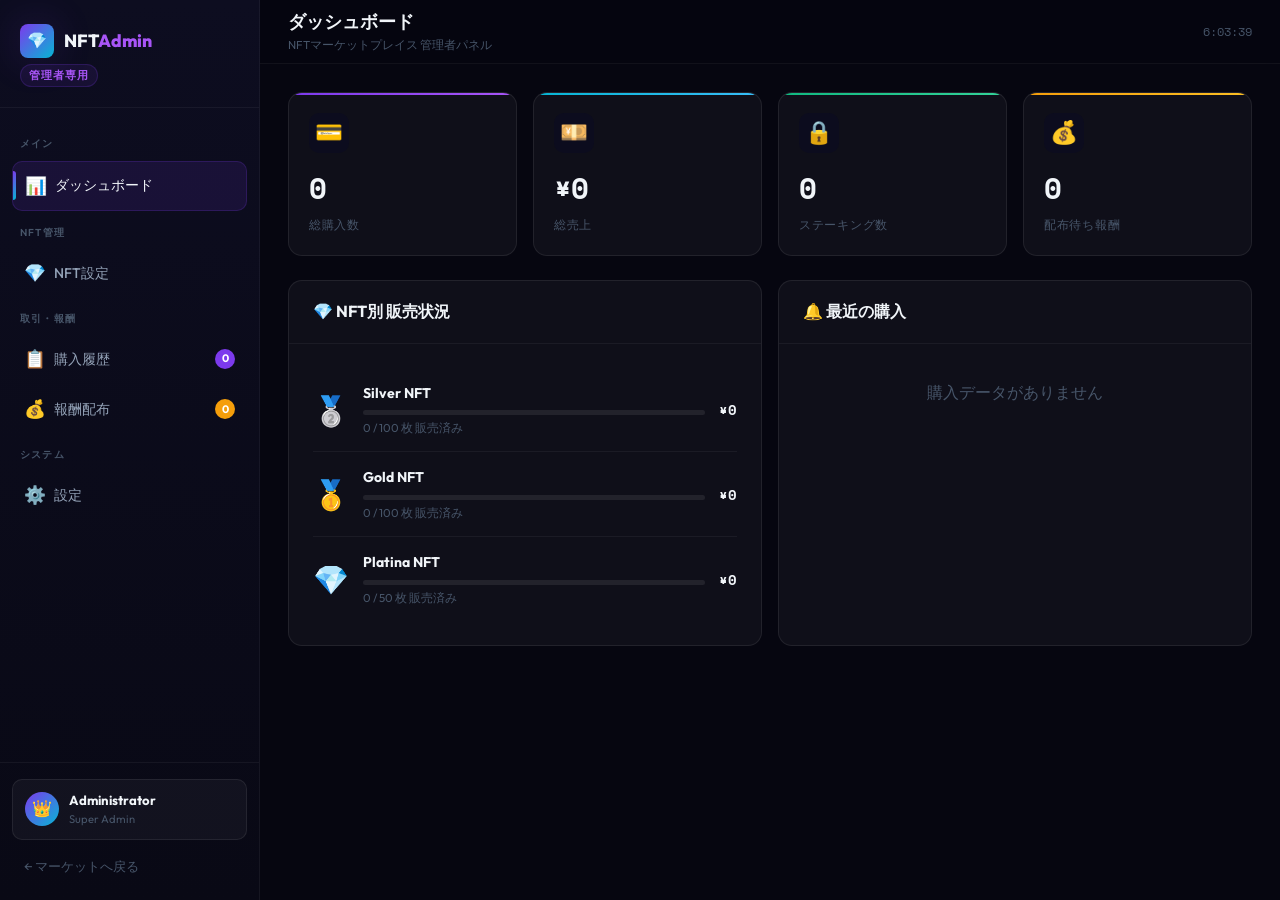
==== commit 00b35b07: "feat: v2 - 3 NFT types + staking + reward distribution + updated manuals ## ユーザー画面 (index.html / app" ====
--- a/admin/index.html
+++ b/admin/index.html
@@ -7,55 +7,12 @@
     <meta name="robots" content="noindex, nofollow" />
     <title>NFT Marketplace — 管理者パネル</title>
     <link rel="stylesheet" href="admin.css" />
-    <style>
-        .nft-bg-1 {
-            background: linear-gradient(135deg, #1a1a2e, #16213e, #0f3460, #533483);
-        }
-
-        .nft-bg-2 {
-            background: linear-gradient(135deg, #0f0c29, #302b63, #24243e);
-        }
-
-        .nft-bg-3 {
-            background: linear-gradient(135deg, #1f1c2c, #928dab);
-        }
-
-        .nft-bg-4 {
-            background: linear-gradient(135deg, #093028, #237a57);
-        }
-
-        .nft-bg-5 {
-            background: linear-gradient(135deg, #3a1c71, #d76d77, #ffaf7b);
-        }
-
-        .nft-bg-6 {
-            background: linear-gradient(135deg, #000428, #004e92);
-        }
-
-        .nft-bg-7 {
-            background: linear-gradient(135deg, #2c3e50, #fd746c);
-        }
-
-        .nft-bg-8 {
-            background: linear-gradient(135deg, #243b55, #141e30);
-        }
-
-        .nft-bg-9 {
-            background: linear-gradient(135deg, #4a00e0, #8e2de2);
-        }
-
-        .nft-bg-10 {
-            background: linear-gradient(135deg, #11998e, #38ef7d);
-        }
-    </style>
 </head>
 
 <body>
     <div class="admin-layout">
 
-        <!-- ========================================
-       SIDEBAR
-  ======================================== -->
+        <!-- ========== SIDEBAR ========== -->
         <aside class="sidebar" id="sidebar">
             <div class="sidebar-header">
                 <div class="sidebar-logo">
@@ -69,38 +26,27 @@
                 <div class="sidebar-section-label">メイン</div>
                 <a class="sidebar-link active" id="nav-dashboard" onclick="showPage('dashboard')" role="button"
                     tabindex="0">
-                    <span class="sidebar-link-icon">📊</span>
-                    <span>ダッシュボード</span>
+                    <span class="sidebar-link-icon">📊</span><span>ダッシュボード</span>
                 </a>
-                <a class="sidebar-link" id="nav-nfts" onclick="showPage('nfts')" role="button" tabindex="0">
-                    <span class="sidebar-link-icon">🎨</span>
-                    <span>NFT管理</span>
-                    <span class="sidebar-badge-count" id="badgeNFTs">0</span>
+
+                <div class="sidebar-section-label">NFT管理</div>
+                <a class="sidebar-link" id="nav-nft-config" onclick="showPage('nft-config')" role="button" tabindex="0">
+                    <span class="sidebar-link-icon">💎</span><span>NFT設定</span>
                 </a>
-                <a class="sidebar-link" id="nav-mint" onclick="showPage('mint')" role="button" tabindex="0">
-                    <span class="sidebar-link-icon">✨</span>
-                    <span>NFT発行</span>
+
+                <div class="sidebar-section-label">取引・報酬</div>
+                <a class="sidebar-link" id="nav-purchases" onclick="showPage('purchases')" role="button" tabindex="0">
+                    <span class="sidebar-link-icon">📋</span><span>購入履歴</span>
+                    <span class="sidebar-badge-count" id="badgePurchases">0</span>
                 </a>
-
-                <div class="sidebar-section-label">分析</div>
-                <a class="sidebar-link" id="nav-sales" onclick="showPage('sales')" role="button" tabindex="0">
-                    <span class="sidebar-link-icon">💰</span>
-                    <span>売上管理</span>
-                </a>
-                <a class="sidebar-link" id="nav-activity" onclick="showPage('activity')" role="button" tabindex="0">
-                    <span class="sidebar-link-icon">📋</span>
-                    <span>アクティビティ</span>
-                </a>
-                <a class="sidebar-link" id="nav-staking" onclick="showPage('staking')" role="button" tabindex="0">
-                    <span class="sidebar-link-icon">💰</span>
-                    <span>ステーキング管理</span>
-                    <span class="sidebar-badge-count" id="badgeStakingCount">0</span>
+                <a class="sidebar-link" id="nav-rewards" onclick="showPage('rewards')" role="button" tabindex="0">
+                    <span class="sidebar-link-icon">💰</span><span>報酬配布</span>
+                    <span class="sidebar-badge-count" id="badgePendingRewards" style="background:#f59e0b;">0</span>
                 </a>
 
                 <div class="sidebar-section-label">システム</div>
                 <a class="sidebar-link" id="nav-settings" onclick="showPage('settings')" role="button" tabindex="0">
-                    <span class="sidebar-link-icon">⚙️</span>
-                    <span>設定</span>
+                    <span class="sidebar-link-icon">⚙️</span><span>設定</span>
                 </a>
             </nav>
 
@@ -112,15 +58,11 @@
                         <div class="admin-role">Super Admin</div>
                     </div>
                 </div>
-                <a href="../index.html" class="back-to-market">
-                    <span>←</span> マーケットへ戻る
-                </a>
+                <a href="../index.html" class="back-to-market">← マーケットへ戻る</a>
             </div>
         </aside>
 
-        <!-- ========================================
-       MAIN CONTENT
-  ======================================== -->
+        <!-- ========== MAIN ========== -->
         <main class="admin-main">
 
             <!-- TOPBAR -->
@@ -131,687 +73,341 @@
                 </div>
                 <div class="topbar-right">
                     <span class="topbar-time" id="topbarTime">--:--:--</span>
-                    <button class="btn btn-primary btn-sm" onclick="showPage('mint')">
-                        <span>✨</span> NFT発行
-                    </button>
                 </div>
             </div>
 
             <div class="admin-content">
 
-                <!-- ====================================
-           PAGE: DASHBOARD
-      ==================================== -->
+                <!-- ====== PAGE: DASHBOARD ====== -->
                 <div class="admin-page active" id="page-dashboard">
-
-                    <!-- Stats -->
                     <div class="stats-row">
                         <div class="stat-card purple">
                             <div class="stat-card-header">
-                                <div class="stat-icon">🎨</div>
-                                <span class="stat-trend up" id="trendNFTs">↑ +3</span>
-                            </div>
-                            <div class="stat-value" id="statTotalNFTs">0</div>
-                            <div class="stat-label">総NFT数</div>
+                                <div class="stat-icon">💳</div>
+                            </div>
+                            <div class="stat-value" id="dTotalPurchases">0</div>
+                            <div class="stat-label">総購入数</div>
                         </div>
                         <div class="stat-card cyan">
                             <div class="stat-card-header">
+                                <div class="stat-icon">💴</div>
+                            </div>
+                            <div class="stat-value" id="dTotalSalesJPY">¥0</div>
+                            <div class="stat-label">総売上</div>
+                        </div>
+                        <div class="stat-card green">
+                            <div class="stat-card-header">
+                                <div class="stat-icon">🔒</div>
+                            </div>
+                            <div class="stat-value" id="dTotalStaked">0</div>
+                            <div class="stat-label">ステーキング数</div>
+                        </div>
+                        <div class="stat-card gold">
+                            <div class="stat-card-header">
                                 <div class="stat-icon">💰</div>
-                                <span class="stat-trend up">↑ +12%</span>
-                            </div>
-                            <div class="stat-value" id="statTotalSales">0.00</div>
-                            <div class="stat-label">総売上 (ETH)</div>
-                        </div>
-                        <div class="stat-card green">
-                            <div class="stat-card-header">
-                                <div class="stat-icon">✅</div>
-                                <span class="stat-trend up">↑ +5</span>
-                            </div>
-                            <div class="stat-value" id="statPublished">0</div>
-                            <div class="stat-label">公開中NFT</div>
-                        </div>
-                        <div class="stat-card gold">
-                            <div class="stat-card-header">
-                                <div class="stat-icon">👥</div>
-                                <span class="stat-trend up">↑ +18</span>
-                            </div>
-                            <div class="stat-value" id="statBuyers">128</div>
-                            <div class="stat-label">コレクター数</div>
-                        </div>
-                    </div>
-
-                    <!-- Charts + Activity -->
-                    <div style="display:grid; grid-template-columns:1.6fr 1fr; gap:16px; margin-bottom:16px;">
-
-                        <!-- Sales Chart -->
+                            </div>
+                            <div class="stat-value" id="dPendingRewards">0</div>
+                            <div class="stat-label">配布待ち報酬</div>
+                        </div>
+                    </div>
+
+                    <!-- NFT Sales breakdown -->
+                    <div style="display:grid;grid-template-columns:1fr 1fr;gap:16px;margin-bottom:16px;">
                         <div class="admin-card">
                             <div class="admin-card-header">
-                                <div class="admin-card-title">📈 週次売上 (ETH)</div>
-                                <div style="font-size:0.75rem; color:var(--text-muted);">直近7日間</div>
+                                <div class="admin-card-title">💎 NFT別 販売状況</div>
+                            </div>
+                            <div class="admin-card-body" id="dashNFTBreakdown"></div>
+                        </div>
+                        <div class="admin-card">
+                            <div class="admin-card-header">
+                                <div class="admin-card-title">🔔 最近の購入</div>
+                            </div>
+                            <div class="admin-card-body" style="padding:12px;" id="dashRecentPurchases"></div>
+                        </div>
+                    </div>
+                </div><!-- /dashboard -->
+
+                <!-- ====== PAGE: NFT CONFIG ====== -->
+                <div class="admin-page" id="page-nft-config">
+                    <div style="max-width:720px;">
+                        <div style="margin-bottom:24px;">
+                            <h2 style="font-size:1.3rem;font-weight:800;margin-bottom:6px;">💎 NFT設定</h2>
+                            <p style="font-size:0.875rem;color:var(--text-muted);">各NFTの発行枚数・価格・APR設定を管理します</p>
+                        </div>
+
+                        <!-- Silver -->
+                        <div class="admin-card mb-md">
+                            <div class="admin-card-header">
+                                <div class="admin-card-title">🥈 Silver NFT</div>
+                                <div id="silverSoldBadge" style="font-size:0.8rem;color:var(--text-muted);"></div>
                             </div>
                             <div class="admin-card-body">
-                                <div class="chart-container" id="salesChart"></div>
-                            </div>
-                        </div>
-
-                        <!-- Recent Activity -->
-                        <div class="admin-card">
-                            <div class="admin-card-header">
-                                <div class="admin-card-title">🔔 最近のアクティビティ</div>
-                            </div>
-                            <div class="admin-card-body" style="padding:12px;">
-                                <div class="activity-feed" id="dashActivity"></div>
-                            </div>
-                        </div>
-                    </div>
-
-                    <!-- Recent NFTs Table -->
+                                <div class="form-row">
+                                    <div class="form-group">
+                                        <label class="form-label">最大発行枚数</label>
+                                        <input type="number" id="silverMaxSupply" class="form-input" value="100"
+                                            min="1" />
+                                        <div class="form-hint">現在の販売済み枚数以上に設定してください</div>
+                                    </div>
+                                    <div class="form-group">
+                                        <label class="form-label">価格 (¥)</label>
+                                        <input type="number" id="silverPriceJPY" class="form-input" value="500000"
+                                            min="1" />
+                                    </div>
+                                    <div class="form-group">
+                                        <label class="form-label">APR (%)</label>
+                                        <input type="number" id="silverAPR" class="form-input" value="18" min="1"
+                                            max="100" step="0.1" />
+                                    </div>
+                                </div>
+                                <div class="nft-config-preview" id="silverPreview"></div>
+                            </div>
+                        </div>
+
+                        <!-- Gold -->
+                        <div class="admin-card mb-md">
+                            <div class="admin-card-header">
+                                <div class="admin-card-title">🥇 Gold NFT</div>
+                                <div id="goldSoldBadge" style="font-size:0.8rem;color:var(--text-muted);"></div>
+                            </div>
+                            <div class="admin-card-body">
+                                <div class="form-row">
+                                    <div class="form-group">
+                                        <label class="form-label">最大発行枚数</label>
+                                        <input type="number" id="goldMaxSupply" class="form-input" value="100"
+                                            min="1" />
+                                        <div class="form-hint">現在の販売済み枚数以上に設定してください</div>
+                                    </div>
+                                    <div class="form-group">
+                                        <label class="form-label">価格 (¥)</label>
+                                        <input type="number" id="goldPriceJPY" class="form-input" value="1000000"
+                                            min="1" />
+                                    </div>
+                                    <div class="form-group">
+                                        <label class="form-label">APR (%)</label>
+                                        <input type="number" id="goldAPR" class="form-input" value="30" min="1"
+                                            max="100" step="0.1" />
+                                    </div>
+                                </div>
+                                <div class="nft-config-preview" id="goldPreview"></div>
+                            </div>
+                        </div>
+
+                        <!-- Platina -->
+                        <div class="admin-card mb-md">
+                            <div class="admin-card-header">
+                                <div class="admin-card-title">💎 Platina NFT</div>
+                                <div id="platinaSoldBadge" style="font-size:0.8rem;color:var(--text-muted);"></div>
+                            </div>
+                            <div class="admin-card-body">
+                                <div class="form-row">
+                                    <div class="form-group">
+                                        <label class="form-label">最大発行枚数</label>
+                                        <input type="number" id="platinaMaxSupply" class="form-input" value="50"
+                                            min="1" />
+                                        <div class="form-hint">現在の販売済み枚数以上に設定してください</div>
+                                    </div>
+                                    <div class="form-group">
+                                        <label class="form-label">価格 (¥)</label>
+                                        <input type="number" id="platinaPriceJPY" class="form-input" value="2000000"
+                                            min="1" />
+                                    </div>
+                                    <div class="form-group">
+                                        <label class="form-label">APR (%)</label>
+                                        <input type="number" id="platinaAPR" class="form-input" value="36" min="1"
+                                            max="100" step="0.1" />
+                                    </div>
+                                </div>
+                                <div class="nft-config-preview" id="platinaPreview"></div>
+                            </div>
+                        </div>
+
+                        <!-- Exchange Rates -->
+                        <div class="admin-card mb-md">
+                            <div class="admin-card-header">
+                                <div class="admin-card-title">💱 レート設定 (デモ)</div>
+                            </div>
+                            <div class="admin-card-body">
+                                <div class="form-row">
+                                    <div class="form-group">
+                                        <label class="form-label">1 ETH = ¥</label>
+                                        <input type="number" id="cfgEthJpy" class="form-input" value="400000" min="1" />
+                                    </div>
+                                    <div class="form-group">
+                                        <label class="form-label">1 USDT = ¥</label>
+                                        <input type="number" id="cfgUsdtJpy" class="form-input" value="150" min="1" />
+                                    </div>
+                                </div>
+                            </div>
+                        </div>
+
+                        <div style="display:flex;gap:12px;justify-content:flex-end;">
+                            <button class="btn btn-secondary" onclick="loadNFTConfig()">リセット</button>
+                            <button class="btn btn-primary" onclick="saveNFTConfig()">💾 設定を保存</button>
+                        </div>
+                    </div>
+                </div><!-- /nft-config -->
+
+                <!-- ====== PAGE: PURCHASE HISTORY ====== -->
+                <div class="admin-page" id="page-purchases">
+                    <div
+                        style="display:flex;align-items:center;justify-content:space-between;margin-bottom:20px;gap:12px;flex-wrap:wrap;">
+                        <div style="display:flex;gap:10px;align-items:center;">
+                            <input type="text" id="purchaseSearch" class="form-input" style="width:220px;"
+                                placeholder="🔍 ウォレット・NFT検索..." oninput="filterPurchases()" />
+                            <select class="form-select" style="width:160px;" id="purchaseTypeFilter"
+                                onchange="filterPurchases()">
+                                <option value="all">全NFT</option>
+                                <option value="silver">🥈 Silver</option>
+                                <option value="gold">🥇 Gold</option>
+                                <option value="platina">💎 Platina</option>
+                            </select>
+                        </div>
+                        <button class="btn btn-secondary btn-sm" onclick="exportPurchasesCSV()">📥 CSV出力</button>
+                    </div>
+
                     <div class="admin-card">
-                        <div class="admin-card-header">
-                            <div class="admin-card-title">🎨 最近発行したNFT</div>
-                            <button class="btn btn-secondary btn-sm" onclick="showPage('nfts')">すべて表示 →</button>
-                        </div>
                         <div class="admin-card-body" style="padding:0;">
                             <div class="nft-table-wrap">
-                                <table class="nft-table" id="dashNFTTable">
+                                <table class="nft-table" id="purchasesTable">
                                     <thead>
                                         <tr>
                                             <th>NFT</th>
-                                            <th>カテゴリ</th>
-                                            <th>価格</th>
+                                            <th>トークンID</th>
+                                            <th>ウォレット</th>
+                                            <th>購入日</th>
+                                            <th>購入金額</th>
+                                            <th>APR</th>
+                                            <th>次回報酬日</th>
                                             <th>ステータス</th>
-                                            <th>作成日</th>
-                                            <th>操作</th>
+                                            <th>配布済み</th>
                                         </tr>
                                     </thead>
-                                    <tbody id="dashNFTTableBody"></tbody>
+                                    <tbody id="purchasesTableBody"></tbody>
                                 </table>
                             </div>
                         </div>
                     </div>
-                </div><!-- /dashboard -->
-
-                <!-- ====================================
-           PAGE: NFT MANAGEMENT
-      ==================================== -->
-                <div class="admin-page" id="page-nfts">
-
-                    <div
-                        style="display:flex; align-items:center; justify-content:space-between; margin-bottom:20px; gap:12px; flex-wrap:wrap;">
-                        <div style="display:flex; align-items:center; gap:10px;">
-                            <input type="text" id="nftSearchInput" class="form-input" style="width:220px;"
-                                placeholder="🔍 NFTを検索..." oninput="filterNFTTable()" />
-                            <select class="form-select" style="width:160px;" id="nftStatusFilter"
-                                onchange="filterNFTTable()">
-                                <option value="all">すべてのステータス</option>
-                                <option value="published">公開中</option>
-                                <option value="draft">下書き</option>
-                                <option value="archived">アーカイブ</option>
-                            </select>
-                        </div>
-                        <button class="btn btn-primary" onclick="showPage('mint')">
-                            <span>✨</span> 新規NFT発行
-                        </button>
-                    </div>
-
-                    <div class="admin-card">
-                        <div class="admin-card-body" style="padding:0;">
-                            <div class="nft-table-wrap">
-                                <table class="nft-table" id="managementTable">
-                                    <thead>
-                                        <tr>
-                                            <th>NFT</th>
-                                            <th>カテゴリ</th>
-                                            <th>レアリティ</th>
-                                            <th>価格 (ETH)</th>
-                                            <th>ステータス</th>
-                                            <th>作成日</th>
-                                            <th>操作</th>
-                                        </tr>
-                                    </thead>
-                                    <tbody id="nftTableBody"></tbody>
-                                </table>
-                            </div>
-                        </div>
-                    </div>
-                </div><!-- /nfts -->
-
-                <!-- ====================================
-           PAGE: MINT NFT
-      ==================================== -->
-                <div class="admin-page" id="page-mint">
-                    <div style="max-width:700px; margin:0 auto;">
-
-                        <div style="margin-bottom:24px;">
-                            <h2 style="font-size:1.4rem; font-weight:800; margin-bottom:6px;">✨ 新規NFT発行</h2>
-                            <p style="font-size:0.875rem; color:var(--text-muted);">
-                                NFTの詳細を入力して発行してください。発行後はマーケットプレイスに表示されます。</p>
-                        </div>
-
-                        <div class="admin-card">
-                            <div class="admin-card-body">
-                                <form id="mintForm" onsubmit="submitMint(event)" novalidate>
-
-                                    <!-- NFT Name -->
-                                    <div class="form-group">
-                                        <label class="form-label" for="mintName">NFT名 <span
-                                                class="required">*</span></label>
-                                        <input type="text" id="mintName" class="form-input"
-                                            placeholder="例: Cosmic Genesis #001" maxlength="80" required />
-                                        <div class="form-error" id="errName">NFT名を入力してください</div>
-                                    </div>
-
-                                    <!-- Emoji & Gradient -->
-                                    <div class="form-row">
-                                        <div class="form-group">
-                                            <label class="form-label">絵文字アイコン <span class="required">*</span></label>
-                                            <button type="button" class="emoji-picker-btn" id="emojiPickerBtn"
-                                                onclick="toggleEmojiPicker()">
-                                                <span class="emoji-preview" id="selectedEmojiPreview">🎨</span>
-                                                <span style="color:var(--text-secondary);">絵文字を選択</span>
-                                            </button>
-                                            <div id="emojiPickerPanel" class="admin-card"
-                                                style="margin-top:8px; display:none;">
-                                                <div class="emoji-grid" id="emojiGrid"></div>
-                                            </div>
-                                            <input type="hidden" id="mintEmoji" value="🎨" />
-                                        </div>
-
-                                        <div class="form-group">
-                                            <label class="form-label">背景グラデーション <span class="required">*</span></label>
-                                            <div class="gradient-picker" id="gradientPicker"></div>
-                                            <input type="hidden" id="mintBgClass" value="nft-bg-1" />
-                                        </div>
-                                    </div>
-
-                                    <!-- Category & Rarity -->
-                                    <div class="form-row">
-                                        <div class="form-group">
-                                            <label class="form-label" for="mintCategory">カテゴリ <span
-                                                    class="required">*</span></label>
-                                            <select id="mintCategory" class="form-select" required>
-                                                <option value="">選択してください</option>
-                                                <option value="art">🖼️ アート</option>
-                                                <option value="collectible">🏆 コレクタブル</option>
-                                                <option value="music">🎵 ミュージック</option>
-                                                <option value="gaming">🎮 ゲーミング</option>
-                                            </select>
-                                            <div class="form-error" id="errCategory">カテゴリを選択してください</div>
-                                        </div>
-                                        <div class="form-group">
-                                            <label class="form-label" for="mintRarity">レアリティ <span
-                                                    class="required">*</span></label>
-                                            <select id="mintRarity" class="form-select" required>
-                                                <option value="">選択してください</option>
-                                                <option value="Common">Common</option>
-                                                <option value="Uncommon">Uncommon</option>
-                                                <option value="Rare">Rare</option>
-                                                <option value="Epic">Epic</option>
-                                                <option value="Legendary">Legendary</option>
-                                                <option value="Mythic">Mythic</option>
-                                            </select>
-                                            <div class="form-error" id="errRarity">レアリティを選択してください</div>
-                                        </div>
-                                    </div>
-
-                                    <!-- Price & Edition -->
-                                    <div class="form-row">
-                                        <div class="form-group">
-                                            <label class="form-label" for="mintPrice">価格 (ETH) <span
-                                                    class="required">*</span></label>
-                                            <input type="number" id="mintPrice" class="form-input" placeholder="例: 0.5"
-                                                min="0.001" max="100" step="0.001" required />
-                                            <div class="form-hint" id="mintPriceJPY" style="color:var(--accent-cyan);">≈
-                                                ¥ 0</div>
-                                            <div class="form-error" id="errPrice">有効な価格を入力してください</div>
-                                        </div>
-                                        <div class="form-group">
-                                            <label class="form-label" for="mintEdition">エディション</label>
-                                            <input type="text" id="mintEdition" class="form-input"
-                                                placeholder="例: #001 / 100" />
-                                            <div class="form-hint">省略可 (例: #001 / 001)</div>
-                                        </div>
-                                    </div>
-
-                                    <!-- Description -->
-                                    <div class="form-group">
-                                        <label class="form-label" for="mintDescription">説明 <span
-                                                class="required">*</span></label>
-                                        <textarea id="mintDescription" class="form-textarea" rows="3"
-                                            placeholder="NFTの説明を入力してください..." required></textarea>
-                                        <div class="form-error" id="errDescription">説明を入力してください</div>
-                                    </div>
-
-                                    <!-- Extra Properties -->
-                                    <div class="form-group">
-                                        <label class="form-label">追加プロパティ</label>
-                                        <div id="propertiesList" style="display:flex; flex-direction:column; gap:8px;">
-                                        </div>
-                                        <button type="button" class="btn btn-secondary btn-sm" style="margin-top:8px;"
-                                            onclick="addProperty()">
-                                            <span>＋</span> プロパティを追加
-                                        </button>
-                                    </div>
-
-                                    <!-- Featured toggle -->
-                                    <div class="form-group">
-                                        <div class="setting-row"
-                                            style="border:1px solid var(--border-card); border-radius:var(--radius-md); padding:12px 16px;">
-                                            <div class="setting-info">
-                                                <div class="setting-name">⭐ Featured（注目）に設定</div>
-                                                <div class="setting-desc">ヒーローセクションに表示されます</div>
-                                            </div>
-                                            <label class="toggle">
-                                                <input type="checkbox" id="mintFeatured" />
-                                                <span class="toggle-track"></span>
-                                            </label>
-                                        </div>
-                                    </div>
-
-                                    <!-- Status -->
-                                    <div class="form-group">
-                                        <label class="form-label" for="mintStatus">公開ステータス</label>
-                                        <select id="mintStatus" class="form-select">
-                                            <option value="published">✅ 公開 (マーケットに表示)</option>
-                                            <option value="draft">📝 下書き (非公開)</option>
-                                        </select>
-                                    </div>
-
-                                    <!-- Preview -->
-                                    <div class="admin-card" style="margin-bottom:20px; background:var(--bg-secondary);">
-                                        <div class="admin-card-header" style="padding:12px 16px;">
-                                            <div class="admin-card-title" style="font-size:0.875rem;">👁️ プレビュー</div>
-                                        </div>
-                                        <div style="padding:16px; display:flex; align-items:center; gap:16px;">
-                                            <div id="previewThumb" class="nft-bg-1"
-                                                style="width:64px;height:64px;border-radius:12px;display:flex;align-items:center;justify-content:center;font-size:2rem;flex-shrink:0;">
-                                                🎨</div>
-                                            <div>
-                                                <div id="previewName" style="font-weight:700; margin-bottom:4px;">
-                                                    NFT名が表示されます</div>
-                                                <div style="font-size:0.78rem; color:var(--text-muted);"
-                                                    id="previewCategory">カテゴリ —</div>
-                                                <div style="font-size:0.9rem; font-weight:800; margin-top:4px;"
-                                                    id="previewPrice">— ETH</div>
-                                            </div>
-                                        </div>
-                                    </div>
-
-                                    <!-- Submit -->
-                                    <div style="display:flex; gap:12px; justify-content:flex-end;">
-                                        <button type="button" class="btn btn-secondary"
-                                            onclick="resetMintForm()">リセット</button>
-                                        <button type="submit" class="btn btn-primary" id="mintSubmitBtn">
-                                            <span id="mintSubmitIcon">✨</span>
-                                            <span id="mintSubmitText">NFTを発行する</span>
-                                        </button>
-                                    </div>
-                                </form>
-                            </div>
-                        </div>
-                    </div>
-                </div><!-- /mint -->
-
-                <!-- ====================================
-           PAGE: SALES
-      ==================================== -->
-                <div class="admin-page" id="page-sales">
-                    <div class="stats-row" style="margin-bottom:20px;">
-                        <div class="stat-card cyan">
-                            <div class="stat-card-header">
-                                <div class="stat-icon">💰</div>
-                            </div>
-                            <div class="stat-value" id="salesTotalEth">0.00</div>
-                            <div class="stat-label">総売上 ETH</div>
-                        </div>
-                        <div class="stat-card gold">
-                            <div class="stat-card-header">
-                                <div class="stat-icon">¥</div>
-                            </div>
-                            <div class="stat-value" id="salesTotalJpy">0</div>
-                            <div class="stat-label">総売上 (万円)</div>
-                        </div>
-                        <div class="stat-card green">
-                            <div class="stat-card-header">
-                                <div class="stat-icon">📦</div>
-                            </div>
-                            <div class="stat-value" id="salesCount">0</div>
-                            <div class="stat-label">販売件数</div>
-                        </div>
-                        <div class="stat-card purple">
-                            <div class="stat-card-header">
-                                <div class="stat-icon">📈</div>
-                            </div>
-                            <div class="stat-value" id="salesAvg">0.00</div>
-                            <div class="stat-label">平均単価 ETH</div>
-                        </div>
-                    </div>
-
-                    <div class="admin-card">
-                        <div class="admin-card-header">
-                            <div class="admin-card-title">💳 取引履歴</div>
-                        </div>
-                        <div class="admin-card-body" style="padding:0;">
-                            <table class="nft-table">
-                                <thead>
-                                    <tr>
-                                        <th>NFT</th>
-                                        <th>購入者</th>
-                                        <th>価格 (ETH)</th>
-                                        <th>円換算</th>
-                                        <th>取引日時</th>
-                                        <th>TX Hash</th>
-                                    </tr>
-                                </thead>
-                                <tbody id="salesTableBody"></tbody>
-                            </table>
-                        </div>
-                    </div>
-                </div><!-- /sales -->
-
-                <!-- ====================================
-           PAGE: ACTIVITY
-      ==================================== -->
-                <div class="admin-page" id="page-activity">
-                    <div class="admin-card">
-                        <div class="admin-card-header">
-                            <div class="admin-card-title">📋 全アクティビティログ</div>
-                            <button class="btn btn-danger btn-sm" onclick="clearActivity()">ログをクリア</button>
-                        </div>
-                        <div class="admin-card-body" id="adminActivityFeed" style="padding:12px;"></div>
-                    </div>
-                </div><!-- /activity -->
-
-                <!-- ====================================
-           PAGE: SETTINGS
-      ==================================== -->
-                <div class="admin-page" id="page-settings">
-                    <div style="max-width:680px;">
-                        <div class="admin-card mb-md">
-                            <div class="admin-card-header">
-                                <div class="admin-card-title">🌐 マーケット設定</div>
-                            </div>
-                            <div class="admin-card-body">
-                                <div class="setting-row">
-                                    <div class="setting-info">
-                                        <div class="setting-name">マーケットプレイスを公開</div>
-                                        <div class="setting-desc">OFFにするとユーザーはトップページにアクセスできません</div>
-                                    </div>
-                                    <label class="toggle">
-                                        <input type="checkbox" id="toggleMarket" checked
-                                            onchange="saveSetting('market', this.checked)" />
-                                        <span class="toggle-track"></span>
-                                    </label>
-                                </div>
-                                <div class="setting-row">
-                                    <div class="setting-info">
-                                        <div class="setting-name">新規購入を許可</div>
-                                        <div class="setting-desc">OFFにすると購入ボタンが無効になります</div>
-                                    </div>
-                                    <label class="toggle">
-                                        <input type="checkbox" id="togglePurchase" checked
-                                            onchange="saveSetting('purchase', this.checked)" />
-                                        <span class="toggle-track"></span>
-                                    </label>
-                                </div>
-                                <div class="setting-row">
-                                    <div class="setting-info">
-                                        <div class="setting-name">おすすめ表示（Featured）</div>
-                                        <div class="setting-desc">ヒーローセクションに Featured NFT を表示</div>
-                                    </div>
-                                    <label class="toggle">
-                                        <input type="checkbox" id="toggleFeatured" checked
-                                            onchange="saveSetting('featured', this.checked)" />
-                                        <span class="toggle-track"></span>
-                                    </label>
-                                </div>
-                            </div>
-                        </div>
-
-                        <div class="admin-card mb-md">
-                            <div class="admin-card-header">
-                                <div class="admin-card-title">💱 レート設定</div>
-                            </div>
-                            <div class="admin-card-body">
-                                <div class="form-group">
-                                    <label class="form-label" for="ethRate">1 ETH = 円 (表示用レート)</label>
-                                    <input type="number" id="ethRate" class="form-input" style="max-width:200px;"
-                                        value="400000" min="1" onchange="saveSetting('ethRate', this.value)" />
-                                    <div class="form-hint">デモ用の表示レートです。実際の価格とは異なります。</div>
-                                </div>
-                            </div>
-                        </div>
-
-                        <div class="admin-card">
-                            <div class="admin-card-header">
-                                <div class="admin-card-title">🗑️ データ管理</div>
-                            </div>
-                            <div class="admin-card-body">
-                                <div class="setting-row">
-                                    <div class="setting-info">
-                                        <div class="setting-name">全NFTデータをリセット</div>
-                                        <div class="setting-desc">管理者が発行したNFTをすべて削除します（デフォルトNFTは残ります）</div>
-                                    </div>
-                                    <button class="btn btn-danger btn-sm" onclick="resetAllNFTs()">リセット</button>
-                                </div>
-                                <div class="setting-row">
-                                    <div class="setting-info">
-                                        <div class="setting-name">購入履歴をクリア</div>
-                                        <div class="setting-desc">ユーザーの購入・所有データをすべてクリアします</div>
-                                    </div>
-                                    <button class="btn btn-warning btn-sm" onclick="clearPurchaseData()">クリア</button>
-                                </div>
-                            </div>
-                        </div>
-                    </div>
-                </div><!-- /settings -->
-
-                <!-- ====================================
-           PAGE: STAKING MANAGEMENT
-      ==================================== -->
-                <div class="admin-page" id="page-staking">
+                </div><!-- /purchases -->
+
+                <!-- ====== PAGE: REWARD DISTRIBUTION ====== -->
+                <div class="admin-page" id="page-rewards">
 
                     <!-- Stats -->
                     <div class="stats-row" style="margin-bottom:20px;">
+                        <div class="stat-card gold">
+                            <div class="stat-card-header">
+                                <div class="stat-icon">⏳</div>
+                            </div>
+                            <div class="stat-value" id="rwPendingCount">0</div>
+                            <div class="stat-label">配布待ち件数</div>
+                        </div>
                         <div class="stat-card cyan">
                             <div class="stat-card-header">
-                                <div class="stat-icon">🔒</div>
-                            </div>
-                            <div class="stat-value" id="aStkTVL">0.000</div>
-                            <div class="stat-label">TVL (ETH)</div>
+                                <div class="stat-icon">💵</div>
+                            </div>
+                            <div class="stat-value" id="rwPendingUSDT">0 USDT</div>
+                            <div class="stat-label">配布待ち合計</div>
                         </div>
                         <div class="stat-card green">
                             <div class="stat-card-header">
-                                <div class="stat-icon">💵</div>
-                            </div>
-                            <div class="stat-value" id="aStkRewards">0</div>
-                            <div class="stat-label">配布予定 USDT</div>
+                                <div class="stat-icon">✅</div>
+                            </div>
+                            <div class="stat-value" id="rwDoneCount">0</div>
+                            <div class="stat-label">配布済み件数</div>
                         </div>
                         <div class="stat-card purple">
                             <div class="stat-card-header">
-                                <div class="stat-icon">📊</div>
-                            </div>
-                            <div class="stat-value" id="aStkCount">0</div>
-                            <div class="stat-label">総ステーク数</div>
-                        </div>
-                        <div class="stat-card gold">
-                            <div class="stat-card-header">
-                                <div class="stat-icon">👤</div>
-                            </div>
-                            <div class="stat-value" id="aStkStakers">0</div>
-                            <div class="stat-label">ステーカー数</div>
-                        </div>
-                    </div>
-
-                    <div style="display:grid; grid-template-columns:1fr 1fr; gap:16px; margin-bottom:20px;">
-
-                        <!-- APR Tier Config -->
-                        <div class="admin-card">
-                            <div class="admin-card-header">
-                                <div class="admin-card-title">📈 APRプラン設定</div>
-                                <button class="btn btn-primary btn-sm" onclick="saveStakingConfig()">💾 保存</button>
-                            </div>
-                            <div class="admin-card-body">
-                                <table class="nft-table">
-                                    <thead>
-                                        <tr>
-                                            <th>APR</th>
-                                            <th>名称</th>
-                                            <th>最小額 (ETH)</th>
-                                            <th>有効</th>
-                                        </tr>
-                                    </thead>
-                                    <tbody id="aprConfigTable"></tbody>
-                                </table>
-                            </div>
-                        </div>
-
-                        <!-- Period Config -->
-                        <div class="admin-card">
-                            <div class="admin-card-header">
-                                <div class="admin-card-title">⏳ 期間設定</div>
-                                <button class="btn btn-primary btn-sm" onclick="saveStakingConfig()">💾 保存</button>
-                            </div>
-                            <div class="admin-card-body">
-                                <table class="nft-table">
-                                    <thead>
-                                        <tr>
-                                            <th>期間</th>
-                                            <th>月数</th>
-                                            <th>有効</th>
-                                        </tr>
-                                    </thead>
-                                    <tbody id="periodConfigTable"></tbody>
-                                </table>
-                                <div
-                                    style="margin-top:16px; padding-top:16px; border-top:1px solid var(--border-card);">
-                                    <div class="form-group">
-                                        <label class="form-label" for="adminEthUsdt">ETH/USDT レート (デモ)</label>
-                                        <input type="number" id="adminEthUsdt" class="form-input"
-                                            style="max-width:150px;" value="3000" min="1" />
-                                    </div>
-                                </div>
-                            </div>
-                        </div>
-                    </div>
-
-                    <!-- All Stakes Table -->
-                    <div class="admin-card">
+                                <div class="stat-icon">💰</div>
+                            </div>
+                            <div class="stat-value" id="rwDoneUSDT">0 USDT</div>
+                            <div class="stat-label">配布済み合計</div>
+                        </div>
+                    </div>
+
+                    <!-- Pending -->
+                    <div class="admin-card mb-md">
                         <div class="admin-card-header">
-                            <div class="admin-card-title">📋 全ステーキング一覧</div>
-                            <button class="btn btn-secondary btn-sm" onclick="renderAdminStakes()">🔄 更新</button>
+                            <div class="admin-card-title">⏳ 配布待ちリスト</div>
+                            <button class="btn btn-primary btn-sm" onclick="distributeAll()">🚀 全件配布実行</button>
                         </div>
                         <div class="admin-card-body" style="padding:0;">
                             <div class="nft-table-wrap">
                                 <table class="nft-table">
                                     <thead>
                                         <tr>
+                                            <th>NFT</th>
+                                            <th>トークンID</th>
                                             <th>ウォレット</th>
-                                            <th>APR</th>
-                                            <th>期間</th>
-                                            <th>元本 ETH</th>
-                                            <th>報酬 USDT</th>
-                                            <th>総受取 USDT</th>
-                                            <th>ステータス</th>
-                                            <th>満期日</th>
+                                            <th>報酬発生日</th>
+                                            <th>報酬額 (USDT)</th>
+                                            <th>操作</th>
                                         </tr>
                                     </thead>
-                                    <tbody id="adminStakesTable"></tbody>
+                                    <tbody id="pendingRewardsBody"></tbody>
                                 </table>
                             </div>
                         </div>
                     </div>
 
-                </div><!-- /staking -->
+                    <!-- Distributed History -->
+                    <div class="admin-card">
+                        <div class="admin-card-header">
+                            <div class="admin-card-title">✅ 配布済み履歴</div>
+                        </div>
+                        <div class="admin-card-body" style="padding:0;">
+                            <div class="nft-table-wrap">
+                                <table class="nft-table">
+                                    <thead>
+                                        <tr>
+                                            <th>NFT</th>
+                                            <th>ウォレット</th>
+                                            <th>報酬発生日</th>
+                                            <th>配布日時</th>
+                                            <th>金額 (USDT)</th>
+                                        </tr>
+                                    </thead>
+                                    <tbody id="distributedRewardsBody"></tbody>
+                                </table>
+                            </div>
+                        </div>
+                    </div>
+
+                </div><!-- /rewards -->
+
+                <!-- ====== PAGE: SETTINGS ====== -->
+                <div class="admin-page" id="page-settings">
+                    <div style="max-width:680px;">
+                        <div class="admin-card mb-md">
+                            <div class="admin-card-header">
+                                <div class="admin-card-title">🗑️ データ管理</div>
+                            </div>
+                            <div class="admin-card-body">
+                                <div class="setting-row">
+                                    <div class="setting-info">
+                                        <div class="setting-name">購入データのリセット</div>
+                                        <div class="setting-desc">全ての購入・ステーキングデータを削除します（操作は元に戻せません）</div>
+                                    </div>
+                                    <button class="btn btn-danger btn-sm" onclick="resetAllPurchaseData()">リセット</button>
+                                </div>
+                                <div class="setting-row">
+                                    <div class="setting-info">
+                                        <div class="setting-name">在庫数のリセット</div>
+                                        <div class="setting-desc">NFT販売済み数量を0にリセットします</div>
+                                    </div>
+                                    <button class="btn btn-warning btn-sm" onclick="resetSupply()">リセット</button>
+                                </div>
+                            </div>
+                        </div>
+                    </div>
+                </div><!-- /settings -->
 
             </div><!-- /admin-content -->
-        </main><!-- /admin-main -->
+        </main>
     </div><!-- /admin-layout -->
 
-    <!-- ========================================
-     EDIT NFT MODAL
-======================================== -->
-    <div class="modal-overlay" id="editModal" onclick="closeEditModal(event)">
-        <div class="admin-modal">
-            <div class="admin-modal-header">
-                <div class="admin-modal-title">✏️ NFT編集</div>
-                <button class="modal-close-btn" onclick="closeEditModal()" aria-label="閉じる">✕</button>
-            </div>
-            <div class="admin-modal-body">
-                <form id="editForm" onsubmit="submitEdit(event)" novalidate>
-                    <input type="hidden" id="editId" />
-                    <div class="form-row">
-                        <div class="form-group">
-                            <label class="form-label" for="editName">NFT名</label>
-                            <input type="text" id="editName" class="form-input" required />
-                        </div>
-                        <div class="form-group">
-                            <label class="form-label" for="editPrice">価格 (ETH)</label>
-                            <input type="number" id="editPrice" class="form-input" step="0.001" required />
-                        </div>
-                    </div>
-                    <div class="form-row">
-                        <div class="form-group">
-                            <label class="form-label" for="editCategory">カテゴリ</label>
-                            <select id="editCategory" class="form-select">
-                                <option value="art">🖼️ アート</option>
-                                <option value="collectible">🏆 コレクタブル</option>
-                                <option value="music">🎵 ミュージック</option>
-                                <option value="gaming">🎮 ゲーミング</option>
-                            </select>
-                        </div>
-                        <div class="form-group">
-                            <label class="form-label" for="editStatus">ステータス</label>
-                            <select id="editStatus" class="form-select">
-                                <option value="published">✅ 公開中</option>
-                                <option value="draft">📝 下書き</option>
-                                <option value="archived">📦 アーカイブ</option>
-                            </select>
-                        </div>
-                    </div>
-                    <div class="form-group">
-                        <label class="form-label" for="editDescription">説明</label>
-                        <textarea id="editDescription" class="form-textarea"></textarea>
-                    </div>
-                </form>
-            </div>
-            <div class="admin-modal-footer">
-                <button class="btn btn-secondary" onclick="closeEditModal()">キャンセル</button>
-                <button class="btn btn-primary" onclick="submitEdit(event)">
-                    <span>💾</span> 保存する
-                </button>
-            </div>
-        </div>
-    </div>
-
-    <!-- ========================================
-     DELETE CONFIRM MODAL
-======================================== -->
-    <div class="modal-overlay" id="deleteModal" onclick="closeDeleteModal(event)">
-        <div class="admin-modal" style="max-width:440px;">
-            <div class="admin-modal-header">
-                <div class="admin-modal-title" style="color:var(--accent-red);">🗑️ NFTを削除</div>
-                <button class="modal-close-btn" onclick="closeDeleteModal()" aria-label="閉じる">✕</button>
-            </div>
-            <div class="admin-modal-body" style="text-align:center; padding:28px;">
-                <div style="font-size:3rem; margin-bottom:12px;" id="deleteNFTEmoji">🎨</div>
-                <div style="font-size:1.1rem; font-weight:700; margin-bottom:6px;" id="deleteNFTName">NFT名</div>
-                <p style="font-size:0.875rem; color:var(--text-secondary); margin-bottom:24px;">
-                    このNFTを削除しますか？この操作は元に戻せません。
-                </p>
-                <div style="display:flex; gap:10px; justify-content:center;">
-                    <button class="btn btn-secondary" onclick="closeDeleteModal()">キャンセル</button>
-                    <button class="btn btn-danger" onclick="confirmDelete()" id="confirmDeleteBtn">
-                        🗑️ 削除する
-                    </button>
-                </div>
-            </div>
-        </div>
-    </div>
-
-    <!-- TOAST -->
     <div class="toast-container" id="toastContainer" role="alert" aria-live="polite"></div>
-
     <script src="admin.js"></script>
 </body>
 
--- a/admin/admin.css
+++ b/admin/admin.css
@@ -1240,4 +1240,241 @@
     .form-row {
         grid-template-columns: 1fr;
     }
+}
+
+/* ── New v2 styles ── */
+
+/* Status badges */
+.status-badge {
+    display: inline-flex;
+    align-items: center;
+    padding: 3px 10px;
+    border-radius: 999px;
+    font-size: 0.72rem;
+    font-weight: 700;
+}
+
+.status-badge.published {
+    background: rgba(16, 185, 129, .12);
+    color: #10b981;
+    border: 1px solid rgba(16, 185, 129, .25);
+}
+
+.status-badge.draft {
+    background: rgba(100, 116, 139, .12);
+    color: #94a3b8;
+    border: 1px solid rgba(100, 116, 139, .25);
+}
+
+.status-badge.archived {
+    background: rgba(124, 58, 237, .12);
+    color: #a78bfa;
+    border: 1px solid rgba(124, 58, 237, .25);
+}
+
+.font-mono {
+    font-family: var(--font-mono);
+}
+
+.mb-md {
+    margin-bottom: 16px;
+}
+
+/* NFT Config Preview */
+.nft-config-preview {
+    background: rgba(255, 255, 255, 0.04);
+    border: 1px solid var(--border-card);
+    border-radius: var(--radius-md);
+    padding: 12px 16px;
+    margin-top: 12px;
+}
+
+.config-preview-row {
+    display: flex;
+    gap: 24px;
+    align-items: center;
+    flex-wrap: wrap;
+    font-size: 0.82rem;
+}
+
+.config-preview-row span {
+    color: var(--text-muted);
+}
+
+.config-preview-row strong {
+    margin-left: 6px;
+}
+
+/* NFT breakdown dashboard */
+.breakdown-row {
+    display: flex;
+    align-items: center;
+    gap: 14px;
+    padding: 14px 0;
+    border-bottom: 1px solid var(--border-subtle);
+}
+
+.breakdown-row:last-child {
+    border: none;
+}
+
+.breakdown-emoji {
+    font-size: 1.8rem;
+    flex-shrink: 0;
+}
+
+.breakdown-info {
+    flex: 1;
+}
+
+.breakdown-name {
+    font-size: 0.875rem;
+    font-weight: 700;
+    margin-bottom: 6px;
+}
+
+.breakdown-bar-wrap {
+    height: 5px;
+    background: rgba(255, 255, 255, 0.08);
+    border-radius: 999px;
+    margin-bottom: 4px;
+}
+
+.breakdown-bar {
+    height: 100%;
+    border-radius: 999px;
+}
+
+.breakdown-meta {
+    font-size: 0.72rem;
+    color: var(--text-muted);
+}
+
+.breakdown-stat {
+    font-size: 0.9rem;
+    font-weight: 700;
+    font-family: var(--font-mono);
+}
+
+/* Activity items (dashboard) */
+.activity-item {
+    display: flex;
+    align-items: center;
+    gap: 10px;
+    padding: 8px 0;
+    border-bottom: 1px solid var(--border-subtle);
+    font-size: 0.82rem;
+}
+
+.activity-item:last-child {
+    border: none;
+}
+
+.activity-dot {
+    width: 8px;
+    height: 8px;
+    border-radius: 50%;
+    flex-shrink: 0;
+}
+
+.activity-dot.mint {
+    background: #a78bfa;
+}
+
+.activity-dot.sale {
+    background: #10b981;
+}
+
+.activity-dot.edit {
+    background: #06b6d4;
+}
+
+.activity-body {
+    flex: 1;
+    color: var(--text-secondary);
+}
+
+.activity-time {
+    font-size: 0.72rem;
+    color: var(--text-muted);
+    white-space: nowrap;
+}
+
+/* Setting rows */
+.setting-row {
+    display: flex;
+    align-items: center;
+    justify-content: space-between;
+    padding: 16px 0;
+    border-bottom: 1px solid var(--border-subtle);
+    gap: 16px;
+}
+
+.setting-row:last-child {
+    border: none;
+}
+
+.setting-info {
+    flex: 1;
+}
+
+.setting-name {
+    font-size: 0.875rem;
+    font-weight: 600;
+    margin-bottom: 3px;
+}
+
+.setting-desc {
+    font-size: 0.78rem;
+    color: var(--text-muted);
+}
+
+/* Toast */
+.toast-container {
+    position: fixed;
+    bottom: 24px;
+    right: 24px;
+    z-index: 999;
+    display: flex;
+    flex-direction: column;
+    gap: 8px;
+}
+
+.toast {
+    display: flex;
+    align-items: center;
+    gap: 10px;
+    background: var(--bg-card);
+    border: 1px solid var(--border-card);
+    border-radius: var(--radius-md);
+    padding: 12px 16px;
+    font-size: 0.85rem;
+    box-shadow: var(--shadow-card);
+    opacity: 0;
+    transform: translateX(24px);
+    transition: 0.35s ease;
+    min-width: 260px;
+    max-width: 360px;
+}
+
+.toast.show {
+    opacity: 1;
+    transform: translateX(0);
+}
+
+.toast-success {
+    border-left: 3px solid var(--accent-green);
+}
+
+.toast-error {
+    border-left: 3px solid var(--accent-red);
+}
+
+.toast-info {
+    border-left: 3px solid var(--accent-cyan);
+}
+
+.toast-icon {
+    font-size: 1.1rem;
+    flex-shrink: 0;
 }
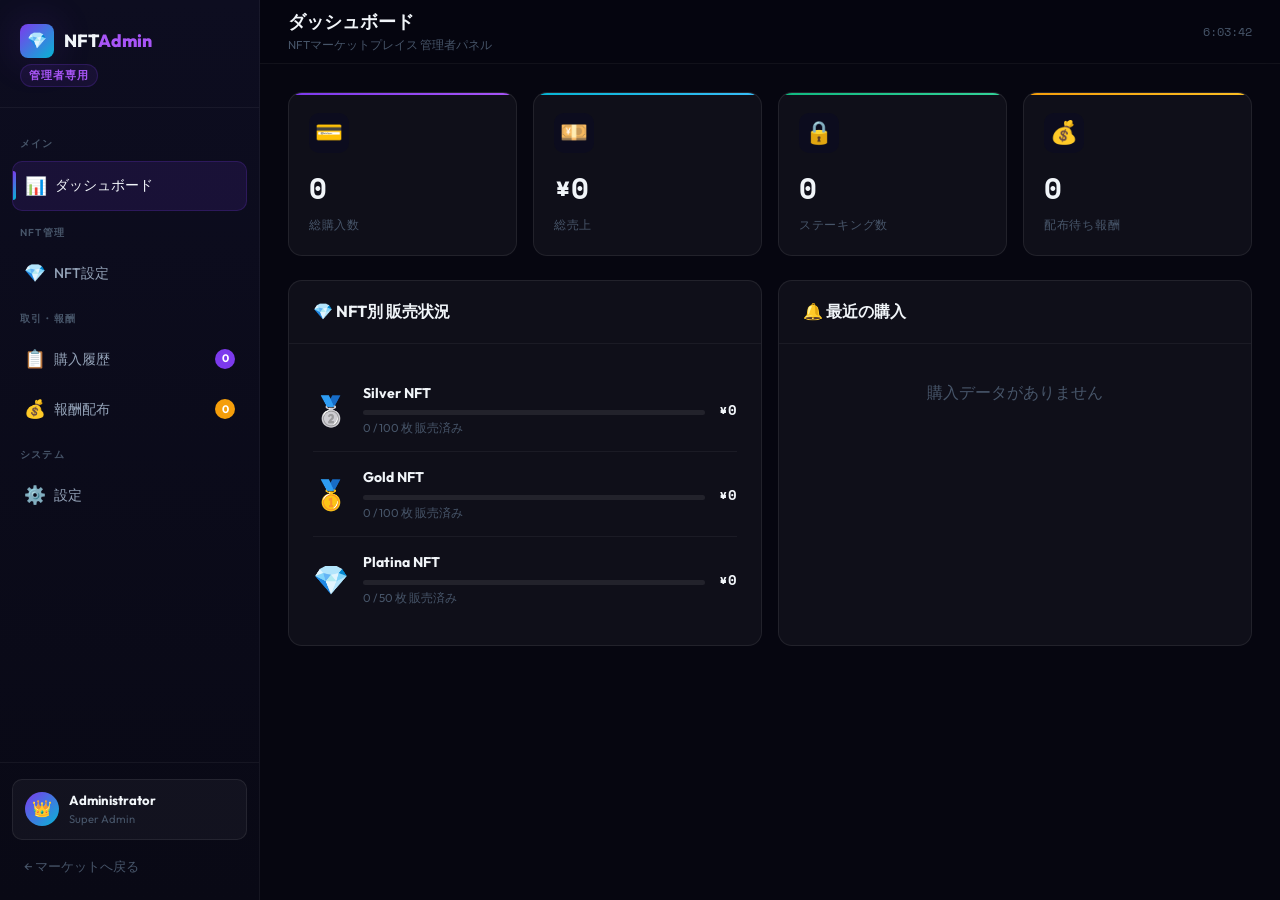
==== commit ce17554c: "feat: stock counter + wallet copy + payment address - User: animated remaining counter fires at <70%" ====
--- a/admin/index.html
+++ b/admin/index.html
@@ -238,6 +238,51 @@
                                         <label class="form-label">1 USDT = ¥</label>
                                         <input type="number" id="cfgUsdtJpy" class="form-input" value="150" min="1" />
                                     </div>
+                                </div>
+                            </div>
+                        </div>
+
+                        <!-- Payment Receiving Address -->
+                        <div class="admin-card mb-md" style="border-color:rgba(16,185,129,0.3);">
+                            <div class="admin-card-header" style="background:rgba(16,185,129,0.05);">
+                                <div class="admin-card-title">💳 NFT購入代金 受け取りアドレス</div>
+                                <span
+                                    style="font-size:0.75rem;color:var(--accent-green);font-weight:600;">ETH受け取り用</span>
+                            </div>
+                            <div class="admin-card-body">
+                                <p style="font-size:0.82rem;color:var(--text-muted);margin-bottom:16px;">
+                                    ユーザーがNFTを購入した際のETH送金先ウォレットアドレスを設定します。<br>
+                                    このアドレスをユーザーに通知してください。
+                                </p>
+                                <div class="form-group">
+                                    <label class="form-label">受け取りウォレットアドレス (ETH)</label>
+                                    <div style="display:flex;gap:8px;align-items:center;">
+                                        <input type="text" id="paymentAddress" class="form-input" placeholder="0x..."
+                                            style="font-family:var(--font-mono);font-size:0.85rem;" />
+                                        <button class="btn btn-secondary btn-sm" onclick="copyPaymentAddress()"
+                                            id="copyPayAddrBtn" title="コピー" style="flex-shrink:0;padding:10px 14px;">
+                                            📋
+                                        </button>
+                                    </div>
+                                    <div class="form-hint">例: 0x1234...abcd（Ethereum メインネット対応アドレス）</div>
+                                </div>
+                                <!-- Address display card -->
+                                <div id="paymentAddressCard"
+                                    style="display:none; margin-top:12px; background:rgba(16,185,129,0.06); border:1px solid rgba(16,185,129,0.2); border-radius:var(--radius-md); padding:16px;">
+                                    <div
+                                        style="font-size:0.72rem;color:var(--text-muted);margin-bottom:6px;text-transform:uppercase;letter-spacing:0.06em;">
+                                        現在の受け取りアドレス</div>
+                                    <div style="display:flex;align-items:center;gap:10px;flex-wrap:wrap;">
+                                        <div id="paymentAddressDisplay"
+                                            style="font-family:var(--font-mono);font-size:0.82rem;color:var(--accent-green);word-break:break-all;flex:1;">
+                                        </div>
+                                        <button class="btn btn-secondary btn-sm" onclick="copyPaymentAddress()"
+                                            style="flex-shrink:0;">📋 コピー</button>
+                                    </div>
+                                </div>
+                                <div style="display:flex;gap:10px;margin-top:16px;justify-content:flex-end;">
+                                    <button class="btn btn-primary btn-sm" onclick="savePaymentAddress()">💾
+                                        アドレスを保存</button>
                                 </div>
                             </div>
                         </div>
--- a/admin/admin.css
+++ b/admin/admin.css
@@ -1477,4 +1477,27 @@
 .toast-icon {
     font-size: 1.1rem;
     flex-shrink: 0;
+}
+
+/* ── Wallet address copy button ── */
+.copy-addr-btn {
+    display: inline-flex;
+    align-items: center;
+    justify-content: center;
+    width: 24px;
+    height: 24px;
+    border-radius: 6px;
+    background: transparent;
+    border: 1px solid transparent;
+    font-size: 0.78rem;
+    cursor: pointer;
+    transition: all 0.2s ease;
+    opacity: 0.6;
+    flex-shrink: 0;
+}
+
+.copy-addr-btn:hover {
+    opacity: 1;
+    background: rgba(124, 58, 237, 0.12);
+    border-color: rgba(124, 58, 237, 0.3);
 }
